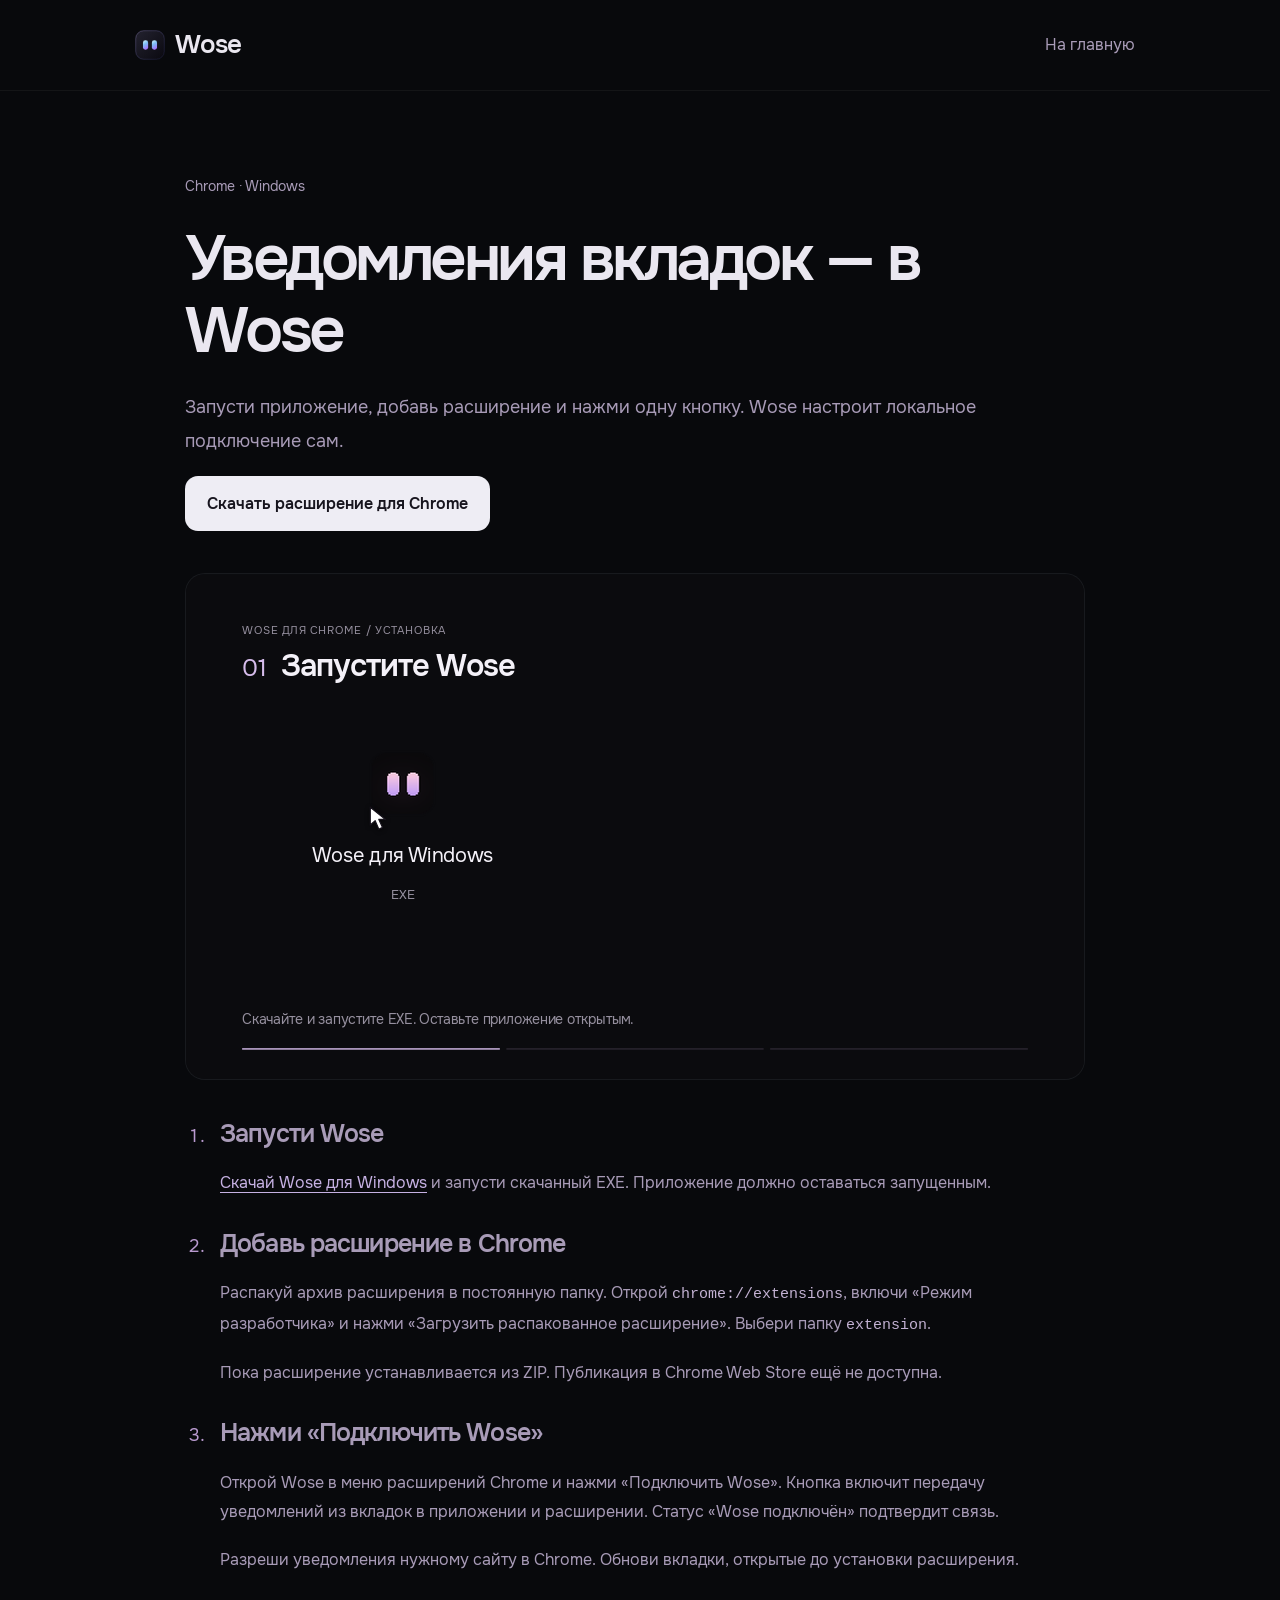
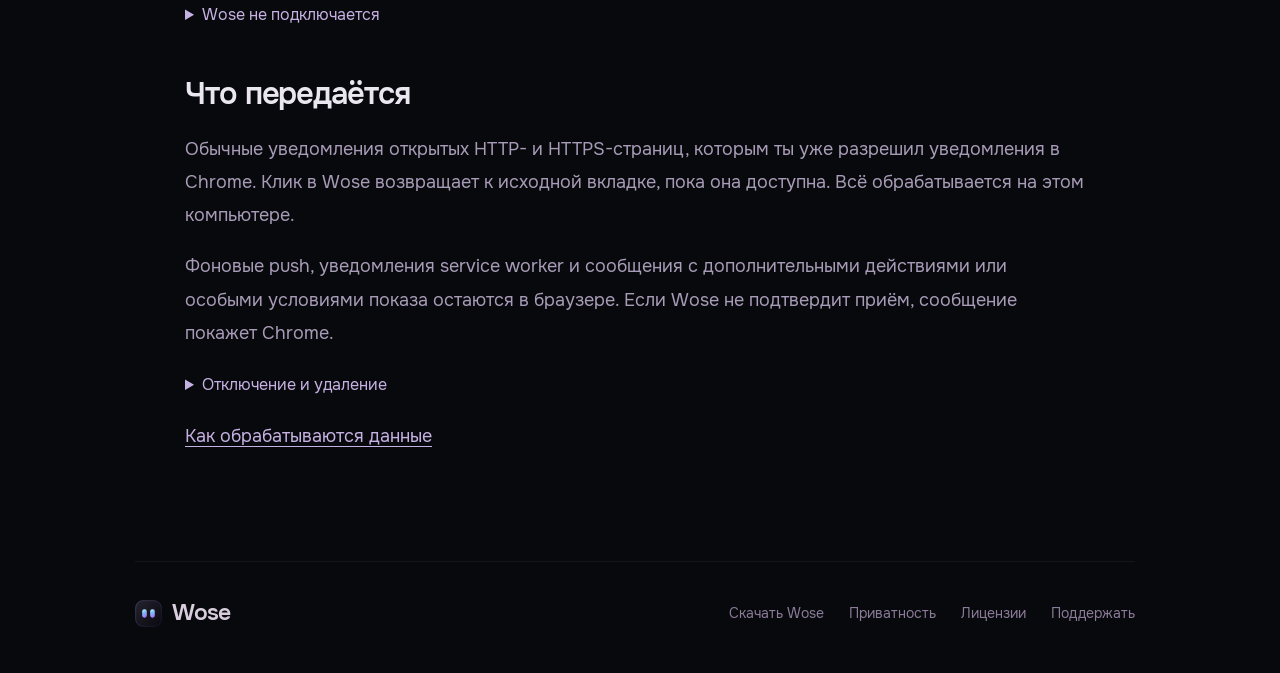
==== site/browser-extension.html @ af3c19f7 "Publish reviewed Wose website and download statistics" ====
<!doctype html>
<html lang="ru"><head><meta charset="utf-8"><meta name="viewport" content="width=device-width,initial-scale=1"><meta name="theme-color" content="#08090c"><meta name="description" content="Подключите уведомления Chrome к Wose за три шага."><title>Wose для Chrome</title><link rel="icon" href="./assets/mark.svg"><link rel="stylesheet" href="./privacy.css"><link rel="stylesheet" href="./extension-install.css">  <script type="module" crossorigin src="./assets/extension-BPRA2_bS.js"></script>
  <link rel="modulepreload" crossorigin href="./assets/ExtensionFilm-C5051q45.js">
  <link rel="stylesheet" crossorigin href="./assets/ExtensionFilm-BRDBALvY.css">
</head><body><a class="skip" href="#main">К содержимому</a><header class="topbar"><nav class="nav wrap" aria-label="Основная навигация"><a class="brand" href="./index.html"><img src="./assets/mark.svg" width="30" height="30" alt="">Wose</a><a class="text-link" href="./index.html#browser-extension">На главную</a></nav></header>
<main class="legal wrap" id="main"><p class="section-label">Chrome · Windows</p><h1>Уведомления вкладок — в Wose</h1><p>Запусти приложение, добавь расширение и нажми одну кнопку. Wose настроит локальное подключение сам.</p><p><a class="button" href="https://github.com/sokol040201/Wose-public/releases/download/v0.9.7/Wose-Chrome.zip" download>Скачать расширение для Chrome</a></p>
<section class="install-guide" aria-label="Анимация подключения расширения"><div id="extension-install-film"></div></section>
<ol class="install-steps" aria-label="Подключение расширения">
<li><h2>Запусти Wose</h2><p><a href="https://github.com/sokol040201/Wose-public/releases/download/v0.9.7/Wose-v0.9.7-windows-x64.exe" download>Скачай Wose для Windows</a> и запусти скачанный EXE. Приложение должно оставаться запущенным.</p></li>
<li><h2>Добавь расширение в Chrome</h2><p>Распакуй архив расширения в постоянную папку. Открой <code>chrome://extensions</code>, включи «Режим разработчика» и нажми «Загрузить распакованное расширение». Выбери папку <code>extension</code>.</p><p>Пока расширение устанавливается из ZIP. Публикация в Chrome Web Store ещё не доступна.</p></li>
<li><h2>Нажми «Подключить Wose»</h2><p>Открой Wose в меню расширений Chrome и нажми «Подключить Wose». Кнопка включит передачу уведомлений из вкладок в приложении и расширении. Статус «Wose подключён» подтвердит связь.</p><p>Разреши уведомления нужному сайту в Chrome. Обнови вкладки, открытые до установки расширения.</p></li>
</ol>
<details><summary>Wose не подключается</summary><p>Запусти Wose ещё раз и нажми «Подключить Wose» в расширении. После перемещения приложения достаточно запустить его из новой папки. Для подключения одной кнопкой нужна актуальная версия Wose.</p><p>Если браузером управляет организация, подключение к локальному приложению может быть ограничено её политиками.</p><details><summary>Ручное восстановление подключения</summary><p>В архиве есть <code>REGISTER-CHROME.cmd</code>. Запусти его и выбери свой <code>Wose.exe</code>, затем перезапусти Wose. Права администратора не нужны.</p><p>Либо открой PowerShell в папке со скриптом и укажи настоящий путь к приложению:</p><pre tabindex="0"><code>powershell -NoProfile -ExecutionPolicy RemoteSigned -File .\register.ps1 -Browser Chrome -WoseExe "C:/Wose/Wose.exe"</code></pre><p>Если Windows блокирует скачанный скрипт, проверь его содержимое. Подробности есть в <code>FULL-README.md</code> внутри архива.</p></details></details>
<h2>Что передаётся</h2><p>Обычные уведомления открытых HTTP- и HTTPS-страниц, которым ты уже разрешил уведомления в Chrome. Клик в Wose возвращает к исходной вкладке, пока она доступна. Всё обрабатывается на этом компьютере.</p><p>Фоновые push, уведомления service worker и сообщения с дополнительными действиями или особыми условиями показа остаются в браузере. Если Wose не подтвердит приём, сообщение покажет Chrome.</p>
<details><summary>Отключение и удаление</summary><p>Выключи «Уведомления в Wose» в расширении или удали расширение в Chrome. Для удаления регистрации локального подключения закрой Wose и выполни команду из папки архива:</p><pre tabindex="0"><code>powershell -NoProfile -ExecutionPolicy RemoteSigned -File .\register.ps1 -Browser Chrome -Uninstall</code></pre><p>При следующем обычном запуске Wose снова подготовит подключение. Разрешения сайтов от этого не меняются.</p></details><p><a href="./privacy.html">Как обрабатываются данные</a></p></main>
<footer class="footer wrap"><a class="brand" href="./index.html"><img src="./assets/mark.svg" width="27" height="27" alt="">Wose</a><div class="footer-links"><a href="https://github.com/sokol040201/Wose-public/releases/download/v0.9.7/Wose-v0.9.7-windows-x64.exe" download>Скачать Wose</a><a href="./privacy.html">Приватность</a><a href="./licenses.html">Лицензии</a><a href="./index.html#support">Поддержать</a></div></footer></body></html>
---- site/privacy.css ----
@font-face{font-family:Onest;src:url('./assets/fonts/Onest-Regular.ttf') format('truetype');font-weight:100 500;font-display:swap}@font-face{font-family:Onest;src:url('./assets/fonts/Onest-SemiBold.ttf') format('truetype');font-weight:600 900;font-display:swap}:root{color-scheme:dark;font-family:Onest,system-ui,sans-serif;color:#eae7f0;background:#08090c}*{box-sizing:border-box}body{margin:0;font-size:18px;line-height:1.85;-webkit-font-smoothing:antialiased}a{color:inherit;text-underline-offset:4px}a:focus-visible{outline:2px solid #baa6e3;outline-offset:5px}img{display:block;max-width:100%;height:auto}.wrap{width:min(1000px,calc(100% - 80px));margin-inline:auto}.topbar{border-bottom:1px solid #ffffff0c}.nav{display:flex;align-items:center;justify-content:space-between;gap:25px;min-height:90px}.brand{display:flex;align-items:center;gap:10px;font-size:26px;font-weight:600;text-decoration:none;letter-spacing:-1px}.text-link{font-size:16px;text-decoration:none;color:#a99cb8}.skip{position:fixed;top:-80px;left:20px;padding:10px 20px;background:white;color:#111;border-radius:10px;z-index:5}.skip:focus{top:15px}.legal{padding-block:65px 90px;max-width:900px}.section-label{font-size:14px;color:#a593b6}.legal h1{font-size:64px;font-weight:600;line-height:1.12;letter-spacing:-.055em;margin:24px 0}.updated{font-size:14px;color:#7d708a;margin-bottom:45px}.legal h2{font-size:31px;letter-spacing:-.035em;line-height:1.3;font-weight:600;margin:45px 0 17px}.legal p,.legal li{color:#a89bb7}.legal p{margin-block:18px}.legal ul{padding-left:24px}.legal li{margin:12px 0}.legal code{font-size:15px;color:#c2b1d2;overflow-wrap:anywhere}.legal a{color:#c6b1e3}.footer{border-top:1px solid #ffffff0c;display:flex;align-items:center;justify-content:space-between;gap:25px;padding-block:30px 40px;font-size:14px;color:#8b7b99}.footer .brand{font-size:23px;color:#d8cddd}.footer>span{display:none}.footer>div{display:flex;gap:25px}.footer>div a{text-decoration:none}@media(max-width:650px){.wrap{width:calc(100% - 40px)}.nav{min-height:76px}.brand{font-size:24px}.text-link{font-size:14px}.legal{padding-top:40px}.legal h1{font-size:46px}.legal h2{font-size:28px}.updated{font-size:13px}.footer{font-size:13px;gap:18px}.footer>div{gap:18px}.footer .brand{font-size:22px}.legal code{font-size:14px}}@media(max-width:350px){.wrap{width:calc(100% - 32px)}.legal h1{font-size:41px}.footer .brand img{width:25px}.footer>div{gap:14px}.footer .brand{font-size:20px}}

html{scrollbar-width:thin;scrollbar-color:#51495c #101015;scrollbar-gutter:stable}::-webkit-scrollbar{width:10px;height:10px}::-webkit-scrollbar-track{background:#101015}::-webkit-scrollbar-thumb{background:#51495c;border:2px solid #101015;border-radius:8px}::-webkit-scrollbar-thumb:hover{background:#756980}.footer{flex-wrap:wrap}.footer>.footer-links{display:flex;align-items:center;flex-wrap:wrap;gap:18px 25px;font-size:14px}.footer-support{display:inline-flex;align-items:center;gap:8px;color:#82758e;white-space:nowrap}.footer-support small{font-size:11px;line-height:1.5;background:#201a29;color:#b5a5c4;border-radius:5px;padding:2px 6px}.legal pre{padding:18px;border-radius:13px;border:1px solid #ffffff0d;background:#111016;overflow-x:auto;font-size:14px;line-height:1.8}.legal pre:focus-visible{outline:2px solid #baa6e3;outline-offset:4px}.legal pre code{font-size:14px;color:#cbbdda}.legal .button{display:inline-flex;align-items:center;justify-content:center;padding:13px 22px;background:#eeedf4;color:#17151e;border-radius:13px;font-size:16px;font-weight:600;text-decoration:none;min-height:48px}.legal ol{padding-left:25px}.legal ol>li{padding-left:7px;margin:25px 0}.legal li>h2{margin-top:0;font-size:25px}.license-list{padding-left:0!important;list-style:none}.license-list>li{border-top:1px solid #ffffff0b;padding-top:22px;margin:24px 0}.license-list h2{font-size:25px;margin:0 0 9px}.license-list p{margin-block:8px}.license-list a{font-size:16px}@media(max-width:650px){.footer>.footer-links{font-size:14px;gap:16px 21px}.legal pre{font-size:13px;padding:15px}.legal pre code{font-size:13px}.legal li>h2{font-size:24px}}

.legal details{margin:20px 0}.legal summary{cursor:pointer;color:#c6b1e3;font-size:16px}.legal summary:focus-visible{outline:2px solid #baa6e3;outline-offset:5px}@media(max-width:650px){.footer>.footer-links{flex-basis:100%}}
---- site/extension-install.css ----
.install-guide{margin-top:42px}.install-player{padding:24px;border:1px solid #ffffff10;border-radius:24px;background:#100e15}
.legal .install-steps{margin-top:38px}.legal .install-steps>li{padding-left:10px}.legal .install-steps>li+li{margin-top:30px}.legal .install-steps>li::marker{color:#b99acf}.legal .install-steps h2{font-size:25px}.legal .install-steps p{font-size:16px;line-height:1.85}
@media(max-width:650px){.install-player{padding:19px 15px;border-radius:19px}.legal .install-steps p{font-size:15px}.legal .install-steps h2{font-size:23px}}
@media print{.install-player{display:none}}
---- site/assets/ExtensionFilm-BRDBALvY.css ----
.extension-demo{color:#e9e2f1;min-width:0;margin:0;position:relative}.extension-demo-scene{isolation:isolate;aspect-ratio:16/9;background:#0b0d11;border:1px solid #ffffff0e;border-radius:20px;position:relative;overflow:hidden}.extension-film-fallback{aspect-ratio:16/9;background:#0b0d11}.demo-play{color:#e8e0f2;opacity:0;cursor:pointer;background:#181b21dd;border:1px solid #ffffff13;border-radius:11px;place-items:center;width:40px;height:40px;padding:0;transition:opacity .16s;display:grid;position:absolute;bottom:12px;right:12px}.demo-play>svg{width:17px;height:17px}.extension-demo:hover>.demo-play,.extension-demo:focus-within>.demo-play,.demo-play:focus-visible{opacity:1}.demo-play:focus-visible{outline-offset:3px;outline:2px solid #c7b7f4}@media (width>=761px){.browser-extension-section{grid-template-columns:minmax(280px,.8fr) minmax(0,1.2fr);gap:55px}}@media (width<=1100px) and (width>=761px){.browser-extension-section{gap:30px}}@media (width<=450px){.extension-demo-scene{border-radius:16px}}@media (hover:none),(pointer:coarse){.demo-play{opacity:.9}}@media (prefers-reduced-motion:reduce){.demo-play{opacity:1;transition:none}}@media print{.demo-play{display:none}}
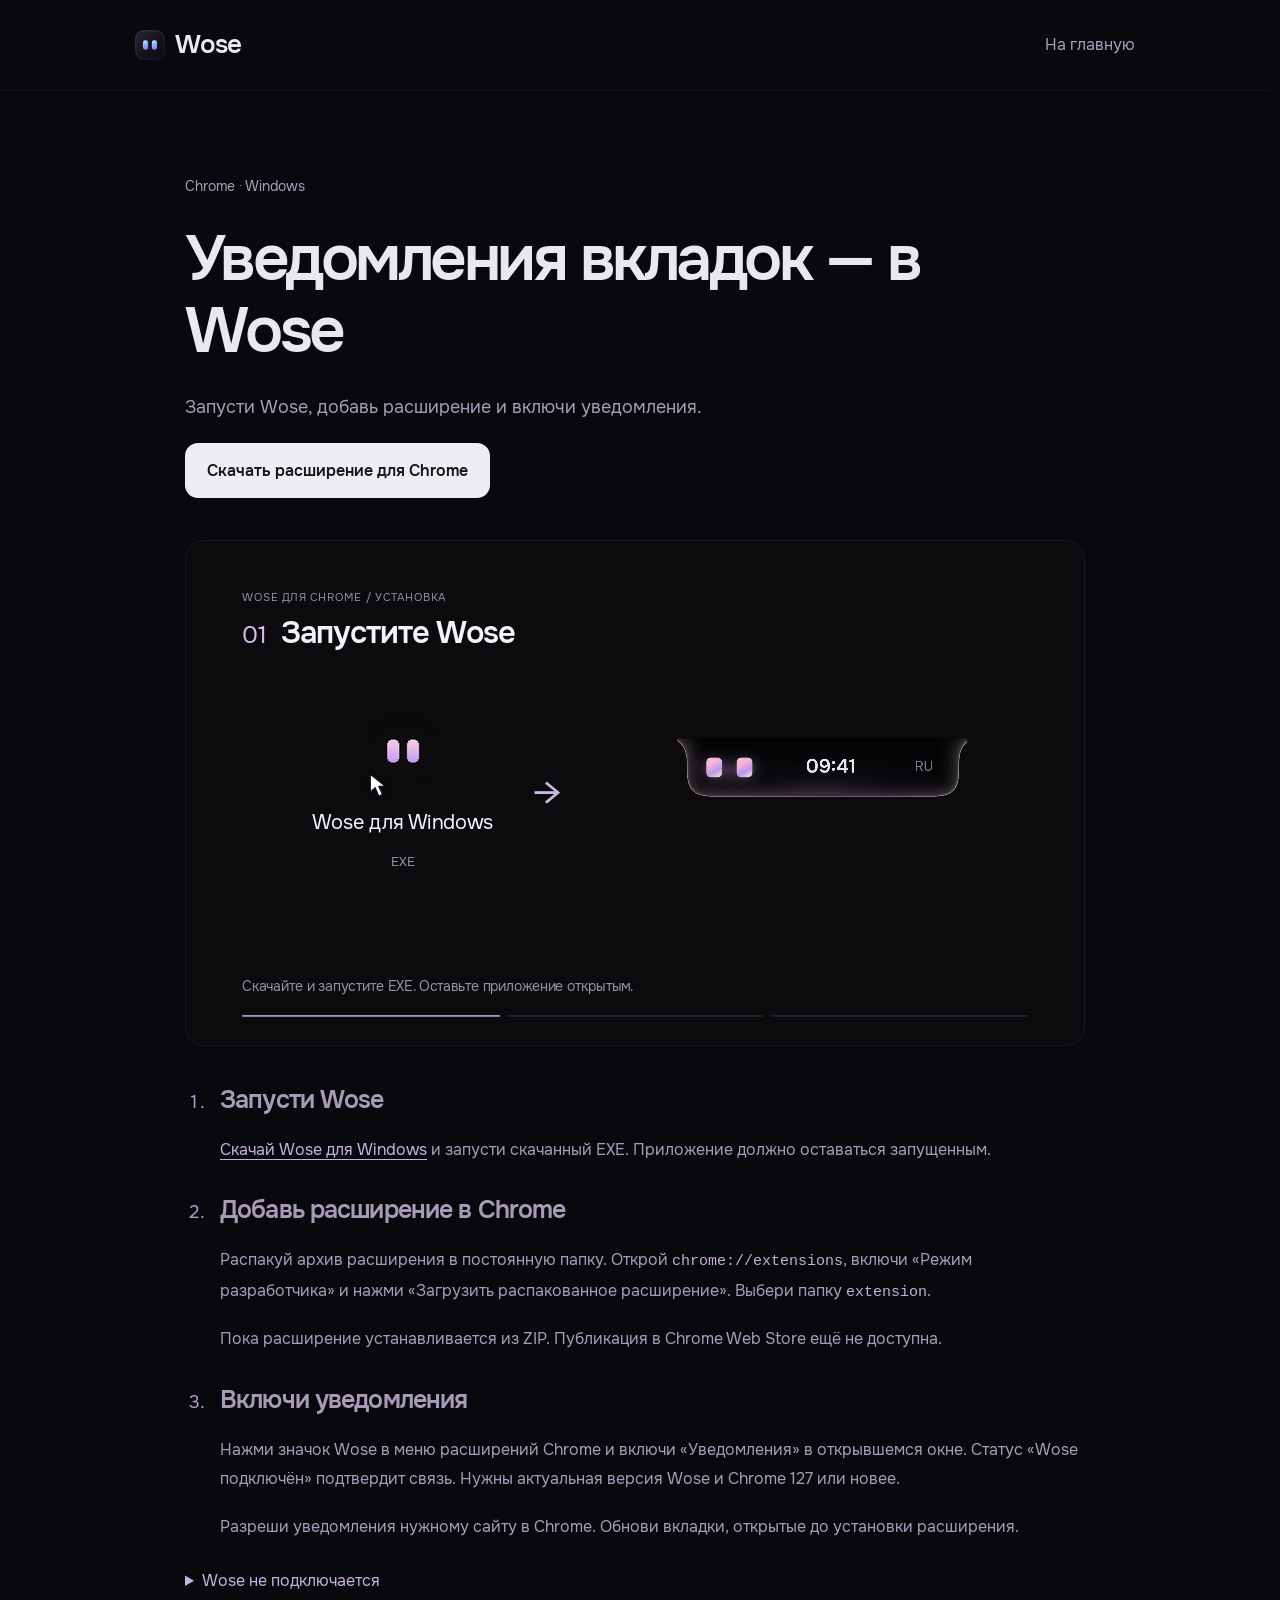
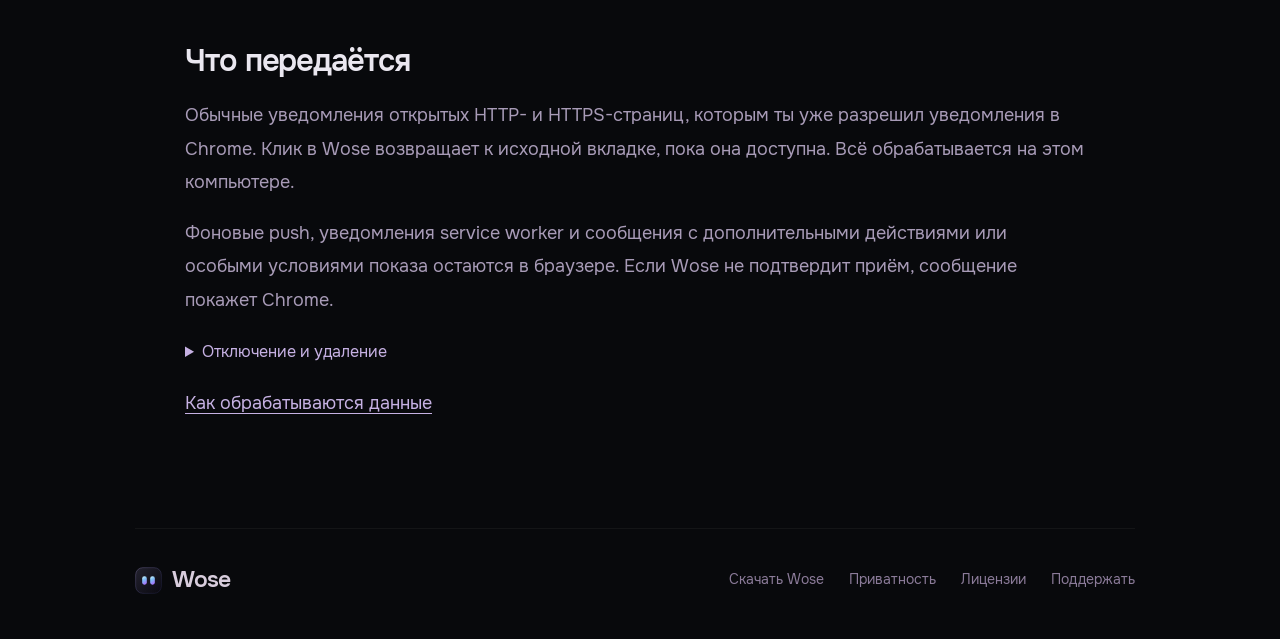
==== commit 545072a4: "Publish reviewed Wose website and download statistics" ====
--- a/site/browser-extension.html
+++ b/site/browser-extension.html
@@ -1,16 +1,16 @@
 <!doctype html>
-<html lang="ru"><head><meta charset="utf-8"><meta name="viewport" content="width=device-width,initial-scale=1"><meta name="theme-color" content="#08090c"><meta name="description" content="Подключите уведомления Chrome к Wose за три шага."><title>Wose для Chrome</title><link rel="icon" href="./assets/mark.svg"><link rel="stylesheet" href="./privacy.css"><link rel="stylesheet" href="./extension-install.css">  <script type="module" crossorigin src="./assets/extension-BPRA2_bS.js"></script>
-  <link rel="modulepreload" crossorigin href="./assets/ExtensionFilm-C5051q45.js">
+<html lang="ru"><head><meta charset="utf-8"><meta name="viewport" content="width=device-width,initial-scale=1"><meta name="theme-color" content="#08090c"><meta name="description" content="Подключите уведомления Chrome к Wose за три шага."><title>Wose для Chrome</title><link rel="icon" href="./assets/mark.svg"><link rel="stylesheet" href="./privacy.css"><link rel="stylesheet" href="./extension-install.css">  <script type="module" crossorigin src="./assets/extension-BUfsF7P2.js"></script>
+  <link rel="modulepreload" crossorigin href="./assets/ExtensionFilm-ClRUMF8v.js">
   <link rel="stylesheet" crossorigin href="./assets/ExtensionFilm-BRDBALvY.css">
 </head><body><a class="skip" href="#main">К содержимому</a><header class="topbar"><nav class="nav wrap" aria-label="Основная навигация"><a class="brand" href="./index.html"><img src="./assets/mark.svg" width="30" height="30" alt="">Wose</a><a class="text-link" href="./index.html#browser-extension">На главную</a></nav></header>
-<main class="legal wrap" id="main"><p class="section-label">Chrome · Windows</p><h1>Уведомления вкладок — в Wose</h1><p>Запусти приложение, добавь расширение и нажми одну кнопку. Wose настроит локальное подключение сам.</p><p><a class="button" href="https://github.com/sokol040201/Wose-public/releases/download/v0.9.7/Wose-Chrome.zip" download>Скачать расширение для Chrome</a></p>
+<main class="legal wrap" id="main"><p class="section-label">Chrome · Windows</p><h1>Уведомления вкладок — в Wose</h1><p>Запусти Wose, добавь расширение и включи уведомления.</p><p><a class="button" href="https://github.com/sokol040201/Wose-public/releases/download/v0.9.8/Wose-Chrome.zip" download>Скачать расширение для Chrome</a></p>
 <section class="install-guide" aria-label="Анимация подключения расширения"><div id="extension-install-film"></div></section>
 <ol class="install-steps" aria-label="Подключение расширения">
-<li><h2>Запусти Wose</h2><p><a href="https://github.com/sokol040201/Wose-public/releases/download/v0.9.7/Wose-v0.9.7-windows-x64.exe" download>Скачай Wose для Windows</a> и запусти скачанный EXE. Приложение должно оставаться запущенным.</p></li>
+<li><h2>Запусти Wose</h2><p><a href="https://github.com/sokol040201/Wose-public/releases/download/v0.9.8/Wose-v0.9.8-windows-x64.exe" download>Скачай Wose для Windows</a> и запусти скачанный EXE. Приложение должно оставаться запущенным.</p></li>
 <li><h2>Добавь расширение в Chrome</h2><p>Распакуй архив расширения в постоянную папку. Открой <code>chrome://extensions</code>, включи «Режим разработчика» и нажми «Загрузить распакованное расширение». Выбери папку <code>extension</code>.</p><p>Пока расширение устанавливается из ZIP. Публикация в Chrome Web Store ещё не доступна.</p></li>
-<li><h2>Нажми «Подключить Wose»</h2><p>Открой Wose в меню расширений Chrome и нажми «Подключить Wose». Кнопка включит передачу уведомлений из вкладок в приложении и расширении. Статус «Wose подключён» подтвердит связь.</p><p>Разреши уведомления нужному сайту в Chrome. Обнови вкладки, открытые до установки расширения.</p></li>
+<li><h2>Включи уведомления</h2><p>Нажми значок Wose в меню расширений Chrome и включи «Уведомления» в открывшемся окне. Статус «Wose подключён» подтвердит связь. Нужны актуальная версия Wose и Chrome 127 или новее.</p><p>Разреши уведомления нужному сайту в Chrome. Обнови вкладки, открытые до установки расширения.</p></li>
 </ol>
-<details><summary>Wose не подключается</summary><p>Запусти Wose ещё раз и нажми «Подключить Wose» в расширении. После перемещения приложения достаточно запустить его из новой папки. Для подключения одной кнопкой нужна актуальная версия Wose.</p><p>Если браузером управляет организация, подключение к локальному приложению может быть ограничено её политиками.</p><details><summary>Ручное восстановление подключения</summary><p>В архиве есть <code>REGISTER-CHROME.cmd</code>. Запусти его и выбери свой <code>Wose.exe</code>, затем перезапусти Wose. Права администратора не нужны.</p><p>Либо открой PowerShell в папке со скриптом и укажи настоящий путь к приложению:</p><pre tabindex="0"><code>powershell -NoProfile -ExecutionPolicy RemoteSigned -File .\register.ps1 -Browser Chrome -WoseExe "C:/Wose/Wose.exe"</code></pre><p>Если Windows блокирует скачанный скрипт, проверь его содержимое. Подробности есть в <code>FULL-README.md</code> внутри архива.</p></details></details>
+<details><summary>Wose не подключается</summary><p>Запусти Wose ещё раз. Расширение переподключится автоматически. После перемещения приложения достаточно запустить его из новой папки.</p><p>Если браузером управляет организация, подключение к локальному приложению может быть ограничено её политиками.</p><details><summary>Ручное восстановление подключения</summary><p>В архиве есть <code>REGISTER-CHROME.cmd</code>. Запусти его и выбери свой <code>Wose.exe</code>, затем перезапусти Wose. Права администратора не нужны.</p><p>Либо открой PowerShell в папке со скриптом и укажи настоящий путь к приложению:</p><pre tabindex="0"><code>powershell -NoProfile -ExecutionPolicy RemoteSigned -File .\register.ps1 -Browser Chrome -WoseExe "C:/Wose/Wose.exe"</code></pre><p>Если Windows блокирует скачанный скрипт, проверь его содержимое. Подробности есть в <code>FULL-README.md</code> внутри архива.</p></details></details>
 <h2>Что передаётся</h2><p>Обычные уведомления открытых HTTP- и HTTPS-страниц, которым ты уже разрешил уведомления в Chrome. Клик в Wose возвращает к исходной вкладке, пока она доступна. Всё обрабатывается на этом компьютере.</p><p>Фоновые push, уведомления service worker и сообщения с дополнительными действиями или особыми условиями показа остаются в браузере. Если Wose не подтвердит приём, сообщение покажет Chrome.</p>
-<details><summary>Отключение и удаление</summary><p>Выключи «Уведомления в Wose» в расширении или удали расширение в Chrome. Для удаления регистрации локального подключения закрой Wose и выполни команду из папки архива:</p><pre tabindex="0"><code>powershell -NoProfile -ExecutionPolicy RemoteSigned -File .\register.ps1 -Browser Chrome -Uninstall</code></pre><p>При следующем обычном запуске Wose снова подготовит подключение. Разрешения сайтов от этого не меняются.</p></details><p><a href="./privacy.html">Как обрабатываются данные</a></p></main>
-<footer class="footer wrap"><a class="brand" href="./index.html"><img src="./assets/mark.svg" width="27" height="27" alt="">Wose</a><div class="footer-links"><a href="https://github.com/sokol040201/Wose-public/releases/download/v0.9.7/Wose-v0.9.7-windows-x64.exe" download>Скачать Wose</a><a href="./privacy.html">Приватность</a><a href="./licenses.html">Лицензии</a><a href="./index.html#support">Поддержать</a></div></footer></body></html>
+<details><summary>Отключение и удаление</summary><p>Выключи «Уведомления» в окне Wose или удали расширение в Chrome. Для удаления регистрации локального подключения закрой Wose и выполни команду из папки архива:</p><pre tabindex="0"><code>powershell -NoProfile -ExecutionPolicy RemoteSigned -File .\register.ps1 -Browser Chrome -Uninstall</code></pre><p>При следующем обычном запуске Wose снова подготовит подключение. Разрешения сайтов от этого не меняются.</p></details><p><a href="./privacy.html">Как обрабатываются данные</a></p></main>
+<footer class="footer wrap"><a class="brand" href="./index.html"><img src="./assets/mark.svg" width="27" height="27" alt="">Wose</a><div class="footer-links"><a href="https://github.com/sokol040201/Wose-public/releases/download/v0.9.8/Wose-v0.9.8-windows-x64.exe" download>Скачать Wose</a><a href="./privacy.html">Приватность</a><a href="./licenses.html">Лицензии</a><a href="./index.html#support">Поддержать</a></div></footer></body></html>
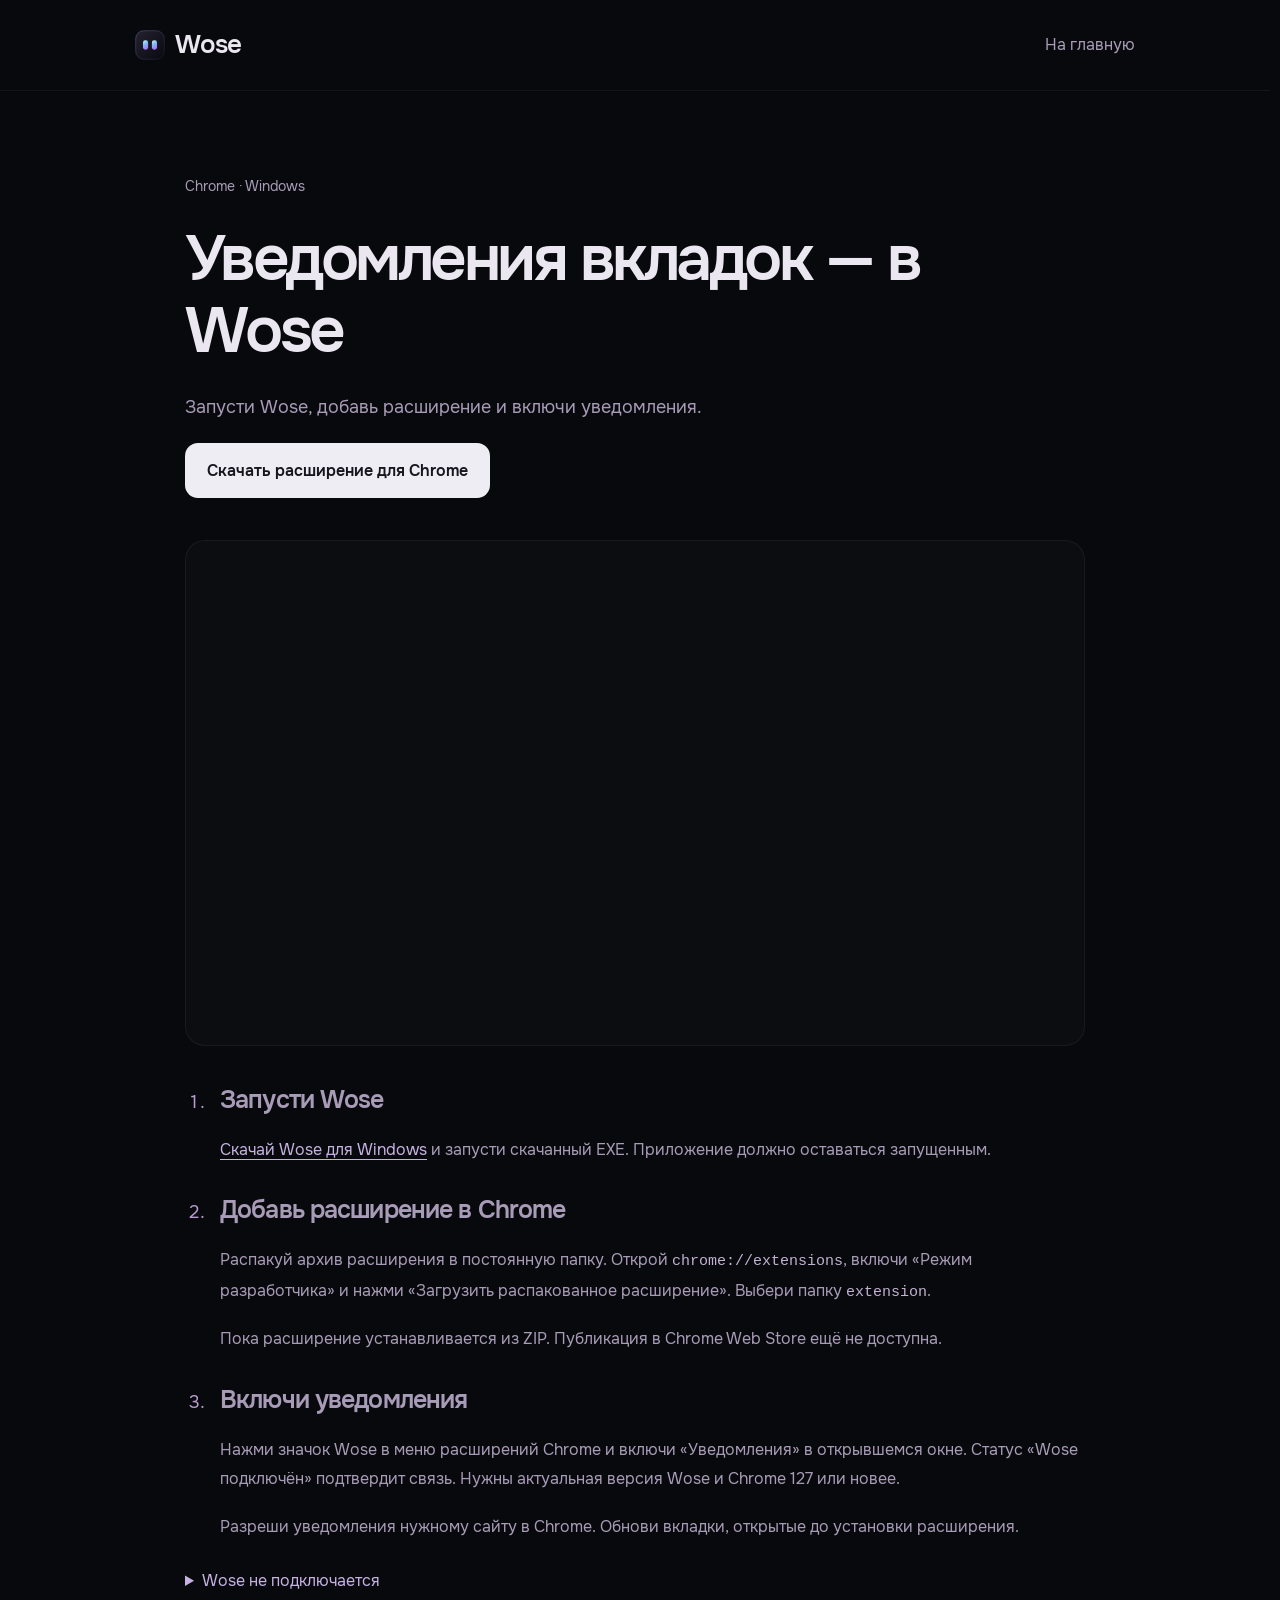
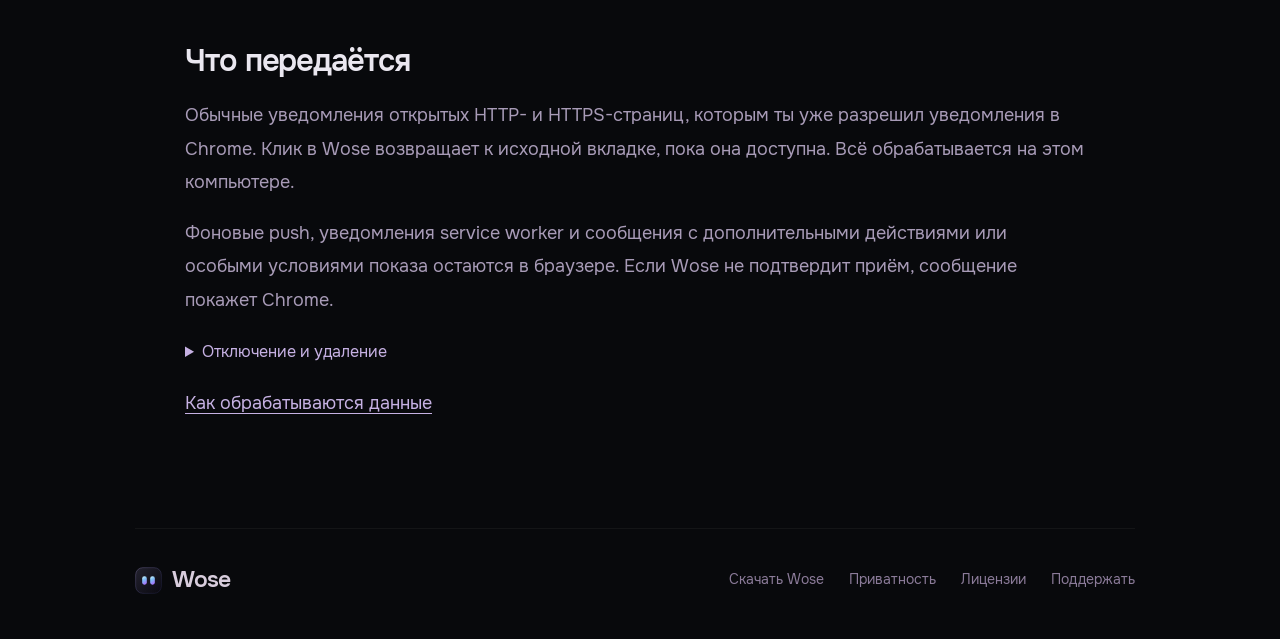
==== commit 14528b89: "Publish reviewed Wose website and download statistics" ====
--- a/site/browser-extension.html
+++ b/site/browser-extension.html
@@ -3,14 +3,14 @@
   <link rel="modulepreload" crossorigin href="./assets/ExtensionFilm-ClRUMF8v.js">
   <link rel="stylesheet" crossorigin href="./assets/ExtensionFilm-BRDBALvY.css">
 </head><body><a class="skip" href="#main">К содержимому</a><header class="topbar"><nav class="nav wrap" aria-label="Основная навигация"><a class="brand" href="./index.html"><img src="./assets/mark.svg" width="30" height="30" alt="">Wose</a><a class="text-link" href="./index.html#browser-extension">На главную</a></nav></header>
-<main class="legal wrap" id="main"><p class="section-label">Chrome · Windows</p><h1>Уведомления вкладок — в Wose</h1><p>Запусти Wose, добавь расширение и включи уведомления.</p><p><a class="button" href="https://github.com/sokol040201/Wose-public/releases/download/v0.9.8/Wose-Chrome.zip" download>Скачать расширение для Chrome</a></p>
+<main class="legal wrap" id="main"><p class="section-label">Chrome · Windows</p><h1>Уведомления вкладок — в Wose</h1><p>Запусти Wose, добавь расширение и включи уведомления.</p><p><a class="button" href="https://github.com/sokol040201/Wose-public/releases/download/v0.9.10/Wose-Chrome.zip" download>Скачать расширение для Chrome</a></p>
 <section class="install-guide" aria-label="Анимация подключения расширения"><div id="extension-install-film"></div></section>
 <ol class="install-steps" aria-label="Подключение расширения">
-<li><h2>Запусти Wose</h2><p><a href="https://github.com/sokol040201/Wose-public/releases/download/v0.9.8/Wose-v0.9.8-windows-x64.exe" download>Скачай Wose для Windows</a> и запусти скачанный EXE. Приложение должно оставаться запущенным.</p></li>
+<li><h2>Запусти Wose</h2><p><a href="https://github.com/sokol040201/Wose-public/releases/download/v0.9.10/Wose-v0.9.10-windows-x64.exe" download>Скачай Wose для Windows</a> и запусти скачанный EXE. Приложение должно оставаться запущенным.</p></li>
 <li><h2>Добавь расширение в Chrome</h2><p>Распакуй архив расширения в постоянную папку. Открой <code>chrome://extensions</code>, включи «Режим разработчика» и нажми «Загрузить распакованное расширение». Выбери папку <code>extension</code>.</p><p>Пока расширение устанавливается из ZIP. Публикация в Chrome Web Store ещё не доступна.</p></li>
 <li><h2>Включи уведомления</h2><p>Нажми значок Wose в меню расширений Chrome и включи «Уведомления» в открывшемся окне. Статус «Wose подключён» подтвердит связь. Нужны актуальная версия Wose и Chrome 127 или новее.</p><p>Разреши уведомления нужному сайту в Chrome. Обнови вкладки, открытые до установки расширения.</p></li>
 </ol>
 <details><summary>Wose не подключается</summary><p>Запусти Wose ещё раз. Расширение переподключится автоматически. После перемещения приложения достаточно запустить его из новой папки.</p><p>Если браузером управляет организация, подключение к локальному приложению может быть ограничено её политиками.</p><details><summary>Ручное восстановление подключения</summary><p>В архиве есть <code>REGISTER-CHROME.cmd</code>. Запусти его и выбери свой <code>Wose.exe</code>, затем перезапусти Wose. Права администратора не нужны.</p><p>Либо открой PowerShell в папке со скриптом и укажи настоящий путь к приложению:</p><pre tabindex="0"><code>powershell -NoProfile -ExecutionPolicy RemoteSigned -File .\register.ps1 -Browser Chrome -WoseExe "C:/Wose/Wose.exe"</code></pre><p>Если Windows блокирует скачанный скрипт, проверь его содержимое. Подробности есть в <code>FULL-README.md</code> внутри архива.</p></details></details>
 <h2>Что передаётся</h2><p>Обычные уведомления открытых HTTP- и HTTPS-страниц, которым ты уже разрешил уведомления в Chrome. Клик в Wose возвращает к исходной вкладке, пока она доступна. Всё обрабатывается на этом компьютере.</p><p>Фоновые push, уведомления service worker и сообщения с дополнительными действиями или особыми условиями показа остаются в браузере. Если Wose не подтвердит приём, сообщение покажет Chrome.</p>
 <details><summary>Отключение и удаление</summary><p>Выключи «Уведомления» в окне Wose или удали расширение в Chrome. Для удаления регистрации локального подключения закрой Wose и выполни команду из папки архива:</p><pre tabindex="0"><code>powershell -NoProfile -ExecutionPolicy RemoteSigned -File .\register.ps1 -Browser Chrome -Uninstall</code></pre><p>При следующем обычном запуске Wose снова подготовит подключение. Разрешения сайтов от этого не меняются.</p></details><p><a href="./privacy.html">Как обрабатываются данные</a></p></main>
-<footer class="footer wrap"><a class="brand" href="./index.html"><img src="./assets/mark.svg" width="27" height="27" alt="">Wose</a><div class="footer-links"><a href="https://github.com/sokol040201/Wose-public/releases/download/v0.9.8/Wose-v0.9.8-windows-x64.exe" download>Скачать Wose</a><a href="./privacy.html">Приватность</a><a href="./licenses.html">Лицензии</a><a href="./index.html#support">Поддержать</a></div></footer></body></html>
+<footer class="footer wrap"><a class="brand" href="./index.html"><img src="./assets/mark.svg" width="27" height="27" alt="">Wose</a><div class="footer-links"><a href="https://github.com/sokol040201/Wose-public/releases/download/v0.9.10/Wose-v0.9.10-windows-x64.exe" download>Скачать Wose</a><a href="./privacy.html">Приватность</a><a href="./licenses.html">Лицензии</a><a href="./index.html#support">Поддержать</a></div></footer></body></html>
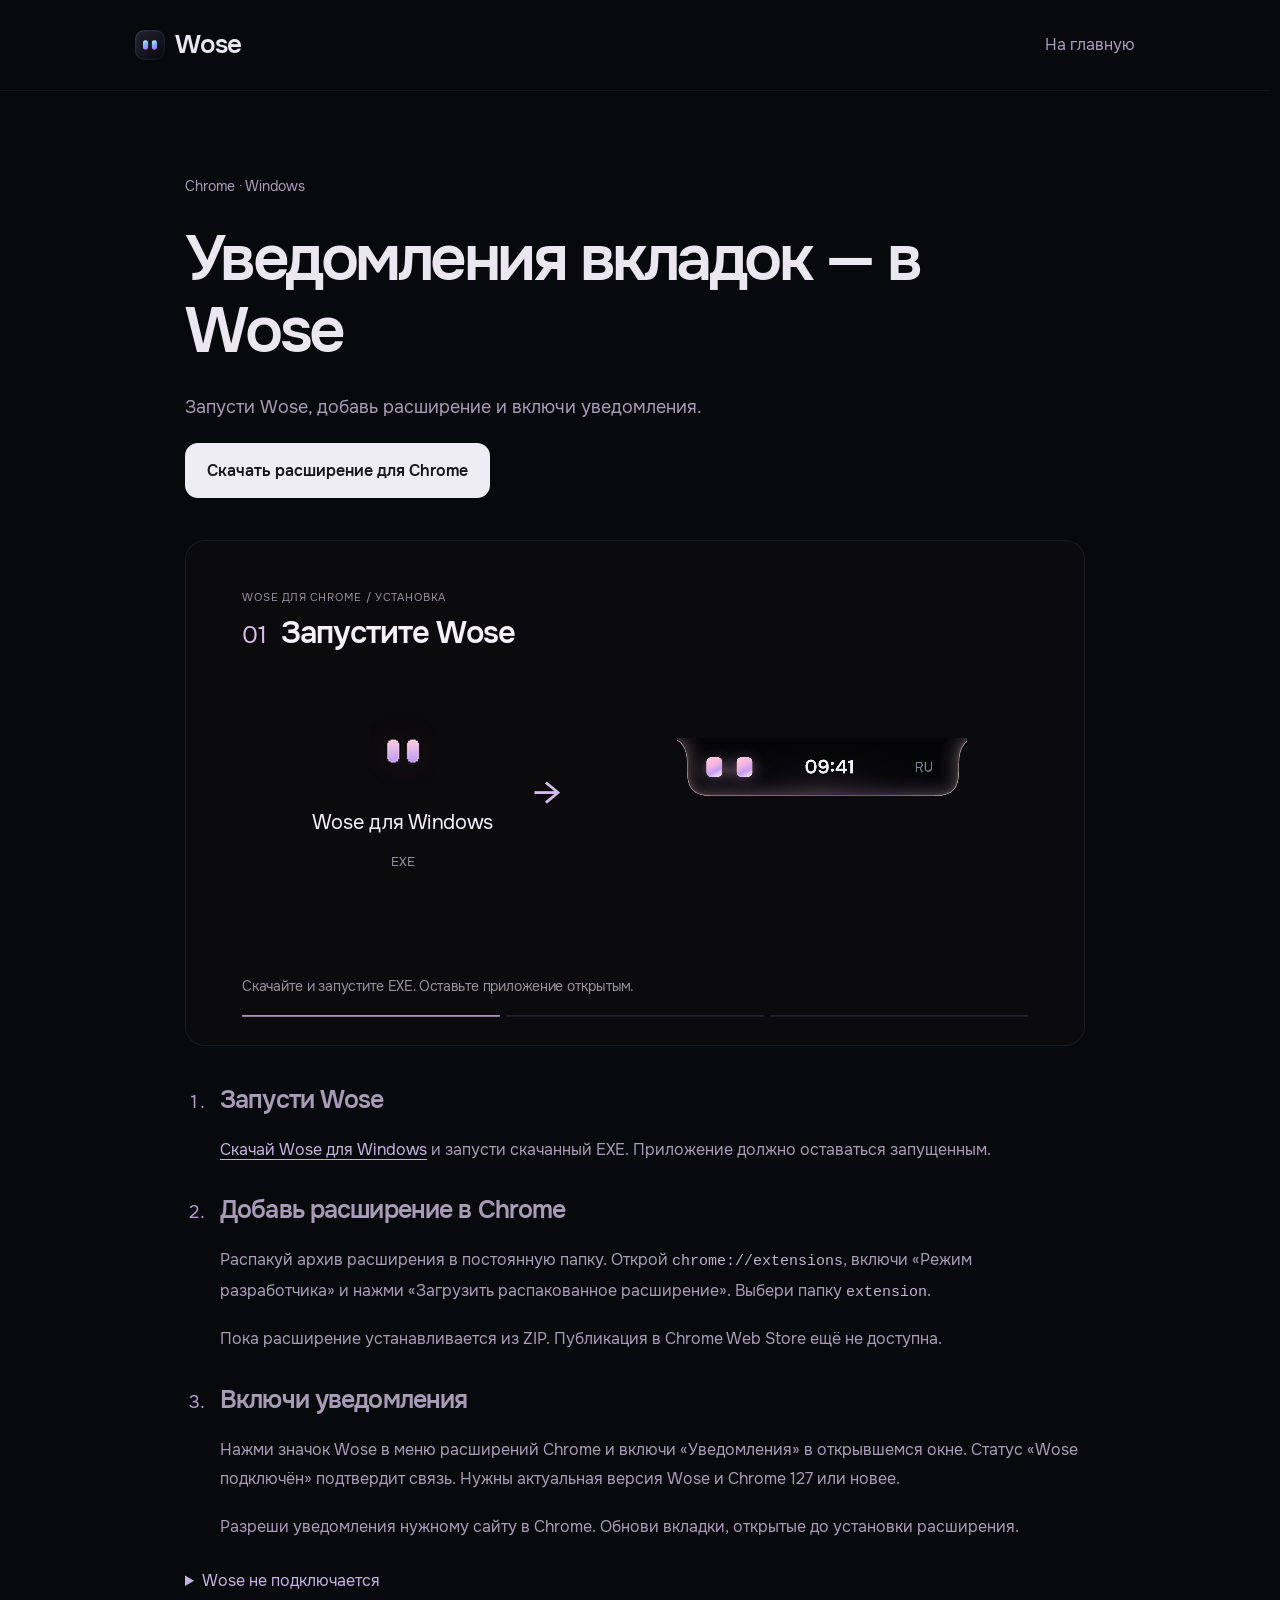
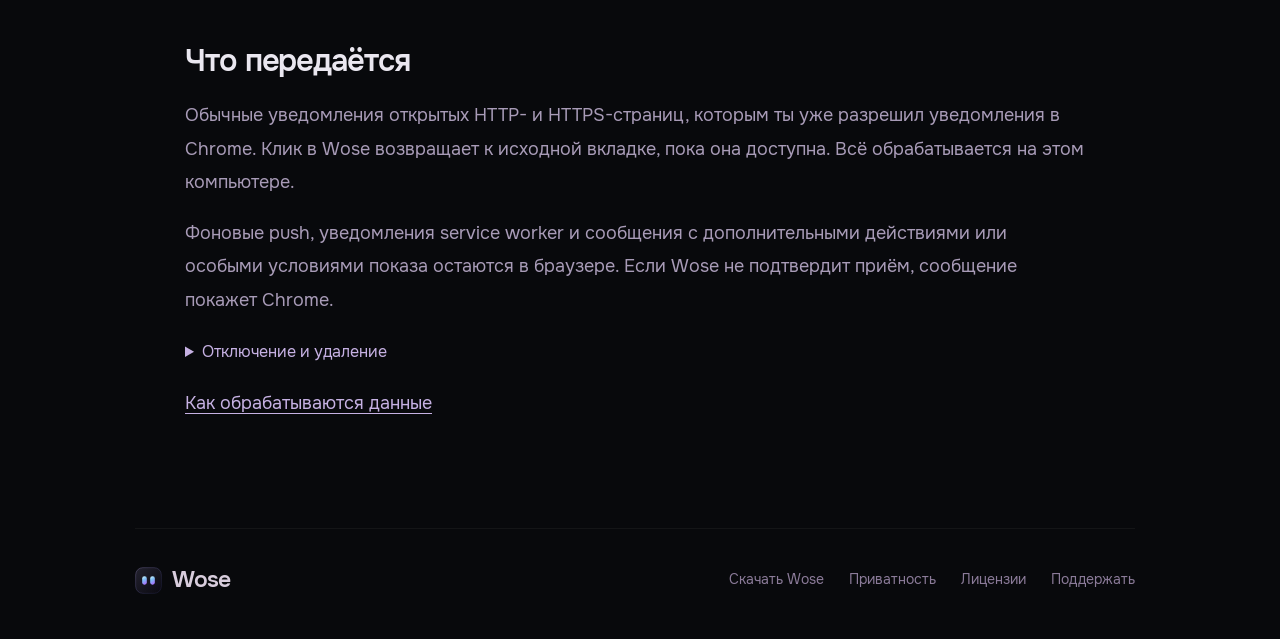
==== commit bae402eb: "Publish reviewed Wose website and download statistics" ====
--- a/site/browser-extension.html
+++ b/site/browser-extension.html
@@ -3,14 +3,14 @@
   <link rel="modulepreload" crossorigin href="./assets/ExtensionFilm-ClRUMF8v.js">
   <link rel="stylesheet" crossorigin href="./assets/ExtensionFilm-BRDBALvY.css">
 </head><body><a class="skip" href="#main">К содержимому</a><header class="topbar"><nav class="nav wrap" aria-label="Основная навигация"><a class="brand" href="./index.html"><img src="./assets/mark.svg" width="30" height="30" alt="">Wose</a><a class="text-link" href="./index.html#browser-extension">На главную</a></nav></header>
-<main class="legal wrap" id="main"><p class="section-label">Chrome · Windows</p><h1>Уведомления вкладок — в Wose</h1><p>Запусти Wose, добавь расширение и включи уведомления.</p><p><a class="button" href="https://github.com/sokol040201/Wose-public/releases/download/v0.9.10/Wose-Chrome.zip" download>Скачать расширение для Chrome</a></p>
+<main class="legal wrap" id="main"><p class="section-label">Chrome · Windows</p><h1>Уведомления вкладок — в Wose</h1><p>Запусти Wose, добавь расширение и включи уведомления.</p><p><a class="button" href="https://github.com/sokol040201/Wose-public/releases/download/v0.9.11/Wose-Chrome.zip" download>Скачать расширение для Chrome</a></p>
 <section class="install-guide" aria-label="Анимация подключения расширения"><div id="extension-install-film"></div></section>
 <ol class="install-steps" aria-label="Подключение расширения">
-<li><h2>Запусти Wose</h2><p><a href="https://github.com/sokol040201/Wose-public/releases/download/v0.9.10/Wose-v0.9.10-windows-x64.exe" download>Скачай Wose для Windows</a> и запусти скачанный EXE. Приложение должно оставаться запущенным.</p></li>
+<li><h2>Запусти Wose</h2><p><a href="https://github.com/sokol040201/Wose-public/releases/download/v0.9.11/Wose-v0.9.11-windows-x64.exe" download>Скачай Wose для Windows</a> и запусти скачанный EXE. Приложение должно оставаться запущенным.</p></li>
 <li><h2>Добавь расширение в Chrome</h2><p>Распакуй архив расширения в постоянную папку. Открой <code>chrome://extensions</code>, включи «Режим разработчика» и нажми «Загрузить распакованное расширение». Выбери папку <code>extension</code>.</p><p>Пока расширение устанавливается из ZIP. Публикация в Chrome Web Store ещё не доступна.</p></li>
 <li><h2>Включи уведомления</h2><p>Нажми значок Wose в меню расширений Chrome и включи «Уведомления» в открывшемся окне. Статус «Wose подключён» подтвердит связь. Нужны актуальная версия Wose и Chrome 127 или новее.</p><p>Разреши уведомления нужному сайту в Chrome. Обнови вкладки, открытые до установки расширения.</p></li>
 </ol>
 <details><summary>Wose не подключается</summary><p>Запусти Wose ещё раз. Расширение переподключится автоматически. После перемещения приложения достаточно запустить его из новой папки.</p><p>Если браузером управляет организация, подключение к локальному приложению может быть ограничено её политиками.</p><details><summary>Ручное восстановление подключения</summary><p>В архиве есть <code>REGISTER-CHROME.cmd</code>. Запусти его и выбери свой <code>Wose.exe</code>, затем перезапусти Wose. Права администратора не нужны.</p><p>Либо открой PowerShell в папке со скриптом и укажи настоящий путь к приложению:</p><pre tabindex="0"><code>powershell -NoProfile -ExecutionPolicy RemoteSigned -File .\register.ps1 -Browser Chrome -WoseExe "C:/Wose/Wose.exe"</code></pre><p>Если Windows блокирует скачанный скрипт, проверь его содержимое. Подробности есть в <code>FULL-README.md</code> внутри архива.</p></details></details>
 <h2>Что передаётся</h2><p>Обычные уведомления открытых HTTP- и HTTPS-страниц, которым ты уже разрешил уведомления в Chrome. Клик в Wose возвращает к исходной вкладке, пока она доступна. Всё обрабатывается на этом компьютере.</p><p>Фоновые push, уведомления service worker и сообщения с дополнительными действиями или особыми условиями показа остаются в браузере. Если Wose не подтвердит приём, сообщение покажет Chrome.</p>
 <details><summary>Отключение и удаление</summary><p>Выключи «Уведомления» в окне Wose или удали расширение в Chrome. Для удаления регистрации локального подключения закрой Wose и выполни команду из папки архива:</p><pre tabindex="0"><code>powershell -NoProfile -ExecutionPolicy RemoteSigned -File .\register.ps1 -Browser Chrome -Uninstall</code></pre><p>При следующем обычном запуске Wose снова подготовит подключение. Разрешения сайтов от этого не меняются.</p></details><p><a href="./privacy.html">Как обрабатываются данные</a></p></main>
-<footer class="footer wrap"><a class="brand" href="./index.html"><img src="./assets/mark.svg" width="27" height="27" alt="">Wose</a><div class="footer-links"><a href="https://github.com/sokol040201/Wose-public/releases/download/v0.9.10/Wose-v0.9.10-windows-x64.exe" download>Скачать Wose</a><a href="./privacy.html">Приватность</a><a href="./licenses.html">Лицензии</a><a href="./index.html#support">Поддержать</a></div></footer></body></html>
+<footer class="footer wrap"><a class="brand" href="./index.html"><img src="./assets/mark.svg" width="27" height="27" alt="">Wose</a><div class="footer-links"><a href="https://github.com/sokol040201/Wose-public/releases/download/v0.9.11/Wose-v0.9.11-windows-x64.exe" download>Скачать Wose</a><a href="./privacy.html">Приватность</a><a href="./licenses.html">Лицензии</a><a href="./index.html#support">Поддержать</a></div></footer></body></html>
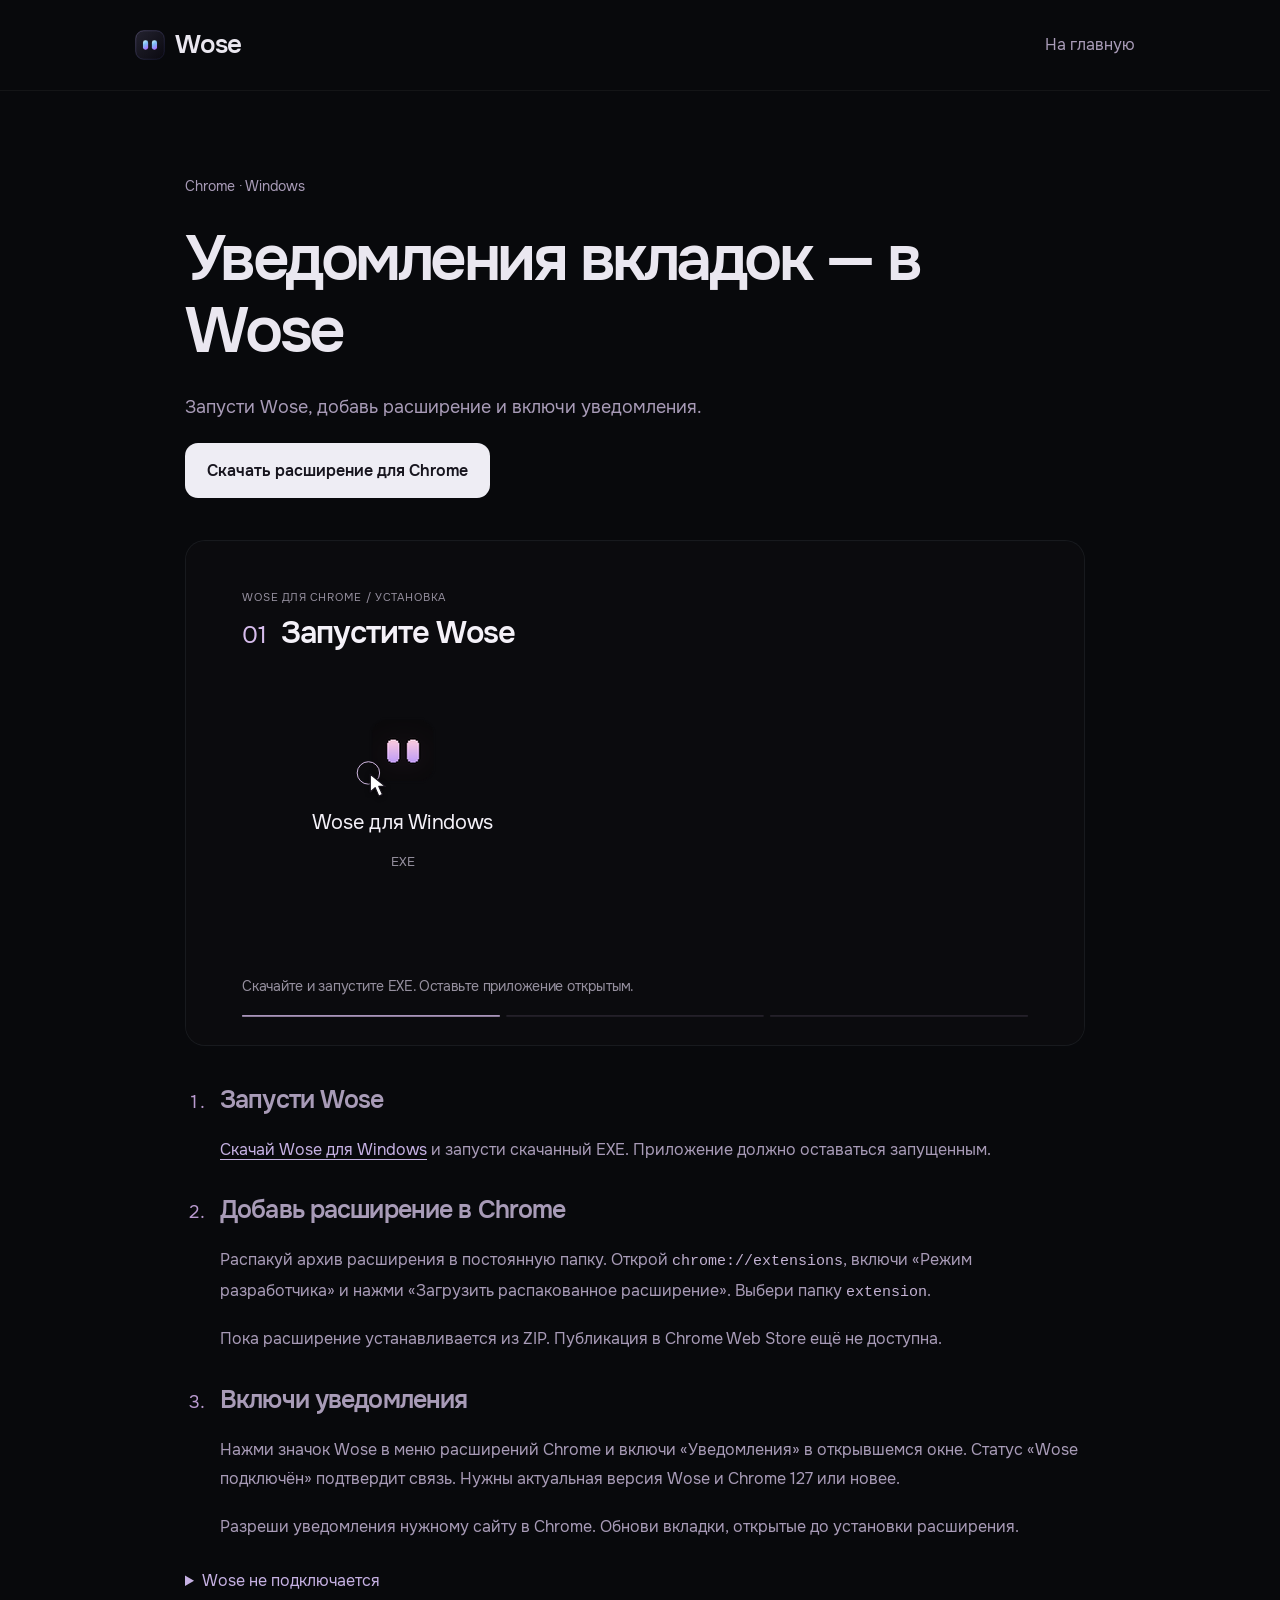
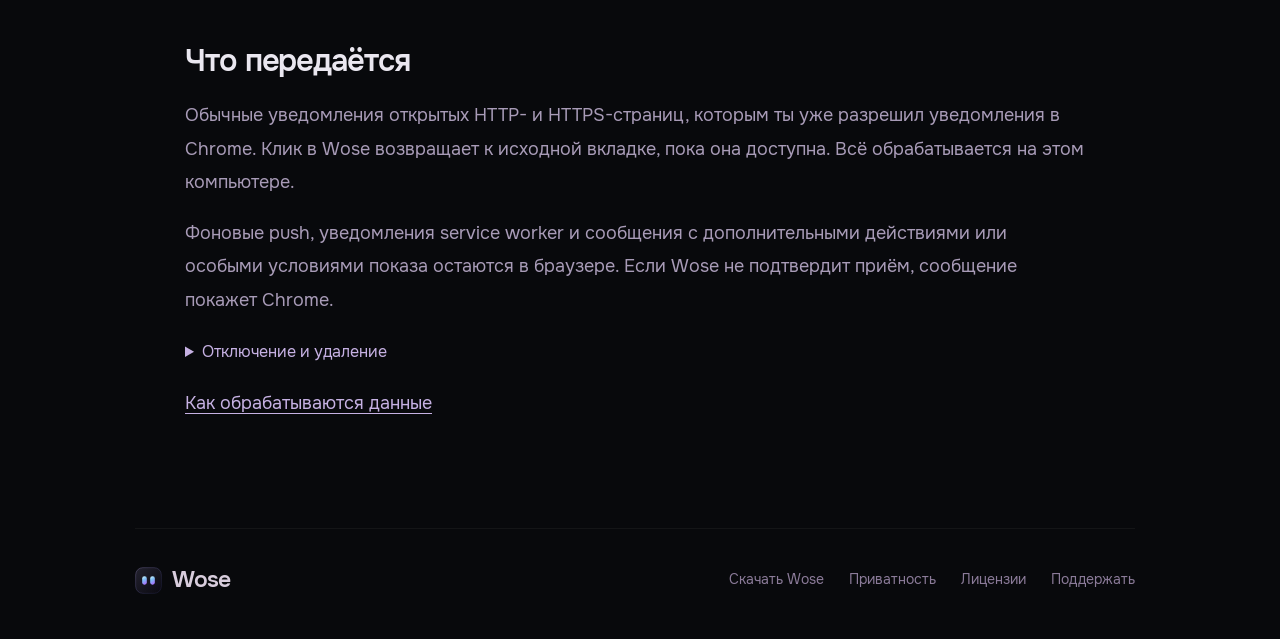
==== commit d7612214: "Publish reviewed Wose website and download statistics" ====
--- a/site/browser-extension.html
+++ b/site/browser-extension.html
@@ -3,14 +3,14 @@
   <link rel="modulepreload" crossorigin href="./assets/ExtensionFilm-ClRUMF8v.js">
   <link rel="stylesheet" crossorigin href="./assets/ExtensionFilm-BRDBALvY.css">
 </head><body><a class="skip" href="#main">К содержимому</a><header class="topbar"><nav class="nav wrap" aria-label="Основная навигация"><a class="brand" href="./index.html"><img src="./assets/mark.svg" width="30" height="30" alt="">Wose</a><a class="text-link" href="./index.html#browser-extension">На главную</a></nav></header>
-<main class="legal wrap" id="main"><p class="section-label">Chrome · Windows</p><h1>Уведомления вкладок — в Wose</h1><p>Запусти Wose, добавь расширение и включи уведомления.</p><p><a class="button" href="https://github.com/sokol040201/Wose-public/releases/download/v0.9.11/Wose-Chrome.zip" download>Скачать расширение для Chrome</a></p>
+<main class="legal wrap" id="main"><p class="section-label">Chrome · Windows</p><h1>Уведомления вкладок — в Wose</h1><p>Запусти Wose, добавь расширение и включи уведомления.</p><p><a class="button" href="https://github.com/sokol040201/Wose-public/releases/download/v0.9.13/Wose-Chrome.zip" download>Скачать расширение для Chrome</a></p>
 <section class="install-guide" aria-label="Анимация подключения расширения"><div id="extension-install-film"></div></section>
 <ol class="install-steps" aria-label="Подключение расширения">
-<li><h2>Запусти Wose</h2><p><a href="https://github.com/sokol040201/Wose-public/releases/download/v0.9.11/Wose-v0.9.11-windows-x64.exe" download>Скачай Wose для Windows</a> и запусти скачанный EXE. Приложение должно оставаться запущенным.</p></li>
+<li><h2>Запусти Wose</h2><p><a href="https://github.com/sokol040201/Wose-public/releases/download/v0.9.13/Wose-v0.9.13-windows-x64.exe" download>Скачай Wose для Windows</a> и запусти скачанный EXE. Приложение должно оставаться запущенным.</p></li>
 <li><h2>Добавь расширение в Chrome</h2><p>Распакуй архив расширения в постоянную папку. Открой <code>chrome://extensions</code>, включи «Режим разработчика» и нажми «Загрузить распакованное расширение». Выбери папку <code>extension</code>.</p><p>Пока расширение устанавливается из ZIP. Публикация в Chrome Web Store ещё не доступна.</p></li>
 <li><h2>Включи уведомления</h2><p>Нажми значок Wose в меню расширений Chrome и включи «Уведомления» в открывшемся окне. Статус «Wose подключён» подтвердит связь. Нужны актуальная версия Wose и Chrome 127 или новее.</p><p>Разреши уведомления нужному сайту в Chrome. Обнови вкладки, открытые до установки расширения.</p></li>
 </ol>
 <details><summary>Wose не подключается</summary><p>Запусти Wose ещё раз. Расширение переподключится автоматически. После перемещения приложения достаточно запустить его из новой папки.</p><p>Если браузером управляет организация, подключение к локальному приложению может быть ограничено её политиками.</p><details><summary>Ручное восстановление подключения</summary><p>В архиве есть <code>REGISTER-CHROME.cmd</code>. Запусти его и выбери свой <code>Wose.exe</code>, затем перезапусти Wose. Права администратора не нужны.</p><p>Либо открой PowerShell в папке со скриптом и укажи настоящий путь к приложению:</p><pre tabindex="0"><code>powershell -NoProfile -ExecutionPolicy RemoteSigned -File .\register.ps1 -Browser Chrome -WoseExe "C:/Wose/Wose.exe"</code></pre><p>Если Windows блокирует скачанный скрипт, проверь его содержимое. Подробности есть в <code>FULL-README.md</code> внутри архива.</p></details></details>
 <h2>Что передаётся</h2><p>Обычные уведомления открытых HTTP- и HTTPS-страниц, которым ты уже разрешил уведомления в Chrome. Клик в Wose возвращает к исходной вкладке, пока она доступна. Всё обрабатывается на этом компьютере.</p><p>Фоновые push, уведомления service worker и сообщения с дополнительными действиями или особыми условиями показа остаются в браузере. Если Wose не подтвердит приём, сообщение покажет Chrome.</p>
 <details><summary>Отключение и удаление</summary><p>Выключи «Уведомления» в окне Wose или удали расширение в Chrome. Для удаления регистрации локального подключения закрой Wose и выполни команду из папки архива:</p><pre tabindex="0"><code>powershell -NoProfile -ExecutionPolicy RemoteSigned -File .\register.ps1 -Browser Chrome -Uninstall</code></pre><p>При следующем обычном запуске Wose снова подготовит подключение. Разрешения сайтов от этого не меняются.</p></details><p><a href="./privacy.html">Как обрабатываются данные</a></p></main>
-<footer class="footer wrap"><a class="brand" href="./index.html"><img src="./assets/mark.svg" width="27" height="27" alt="">Wose</a><div class="footer-links"><a href="https://github.com/sokol040201/Wose-public/releases/download/v0.9.11/Wose-v0.9.11-windows-x64.exe" download>Скачать Wose</a><a href="./privacy.html">Приватность</a><a href="./licenses.html">Лицензии</a><a href="./index.html#support">Поддержать</a></div></footer></body></html>
+<footer class="footer wrap"><a class="brand" href="./index.html"><img src="./assets/mark.svg" width="27" height="27" alt="">Wose</a><div class="footer-links"><a href="https://github.com/sokol040201/Wose-public/releases/download/v0.9.13/Wose-v0.9.13-windows-x64.exe" download>Скачать Wose</a><a href="./privacy.html">Приватность</a><a href="./licenses.html">Лицензии</a><a href="./index.html#support">Поддержать</a></div></footer></body></html>
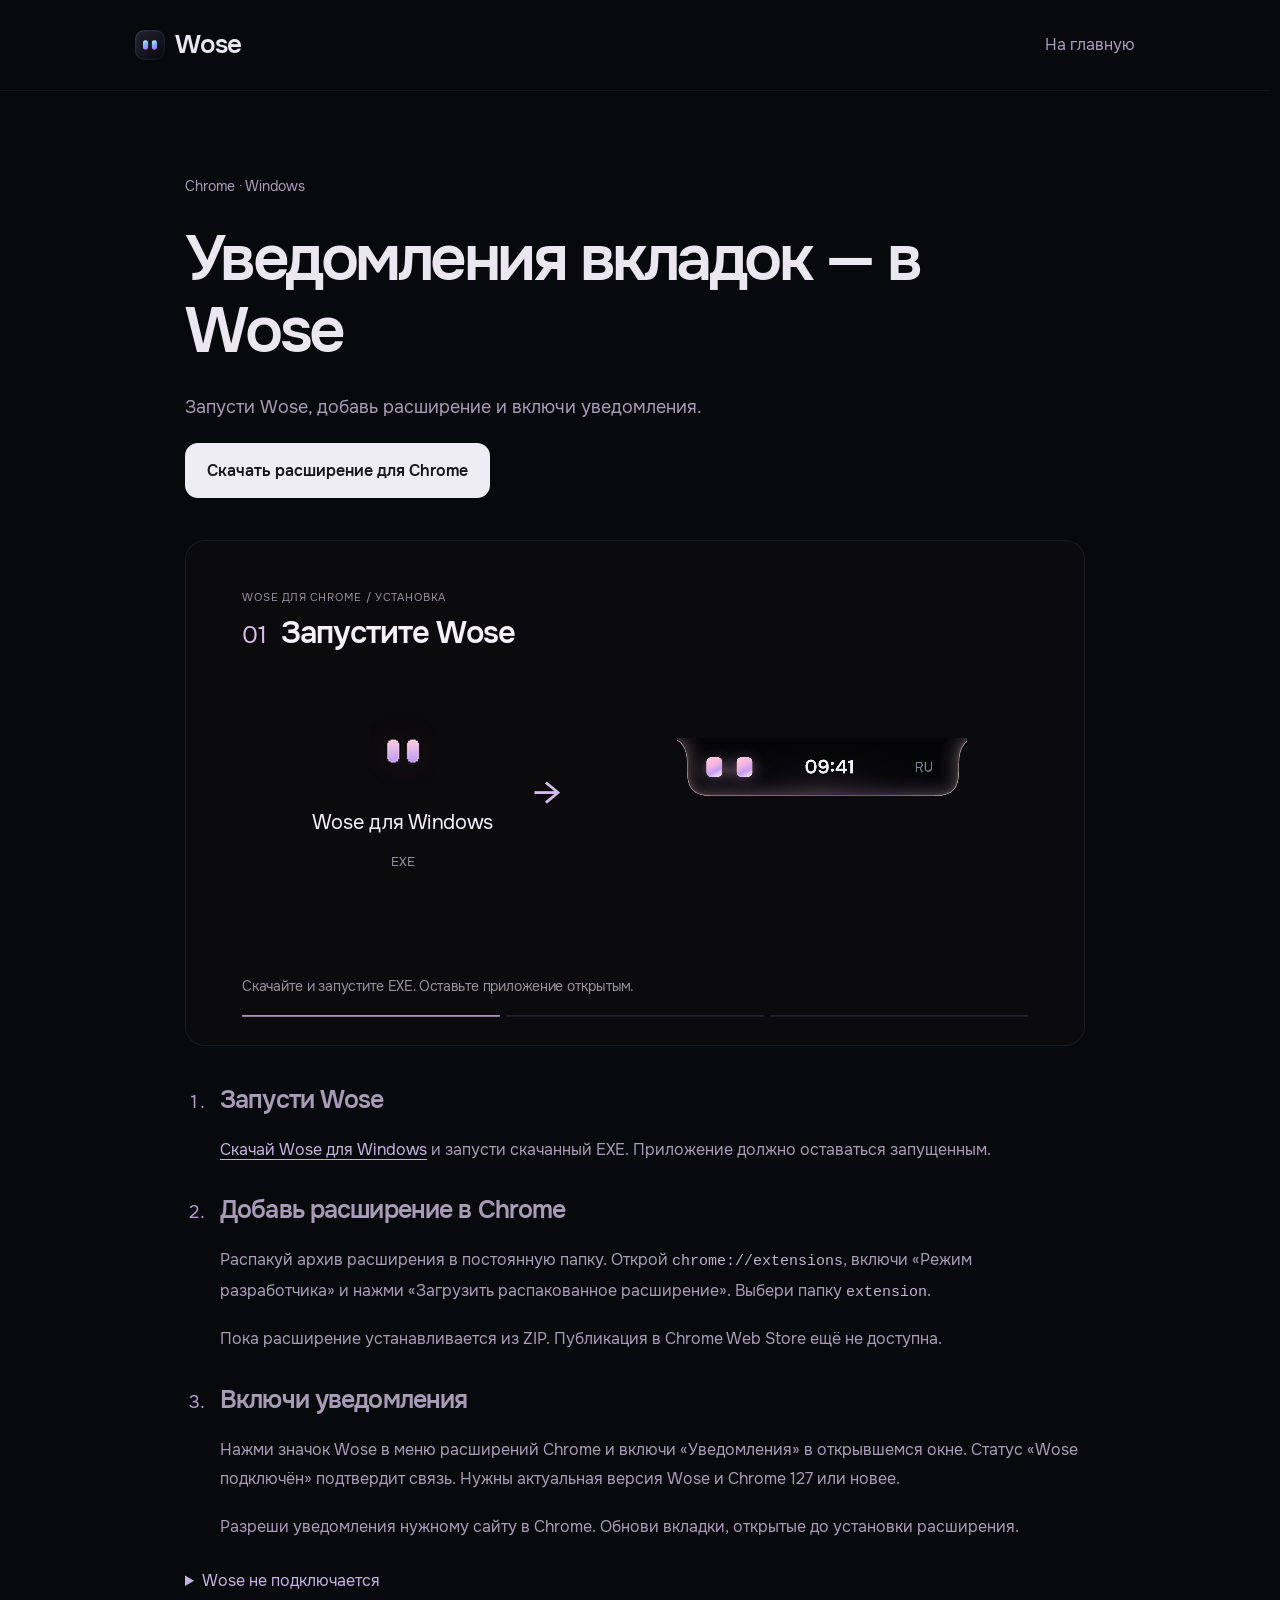
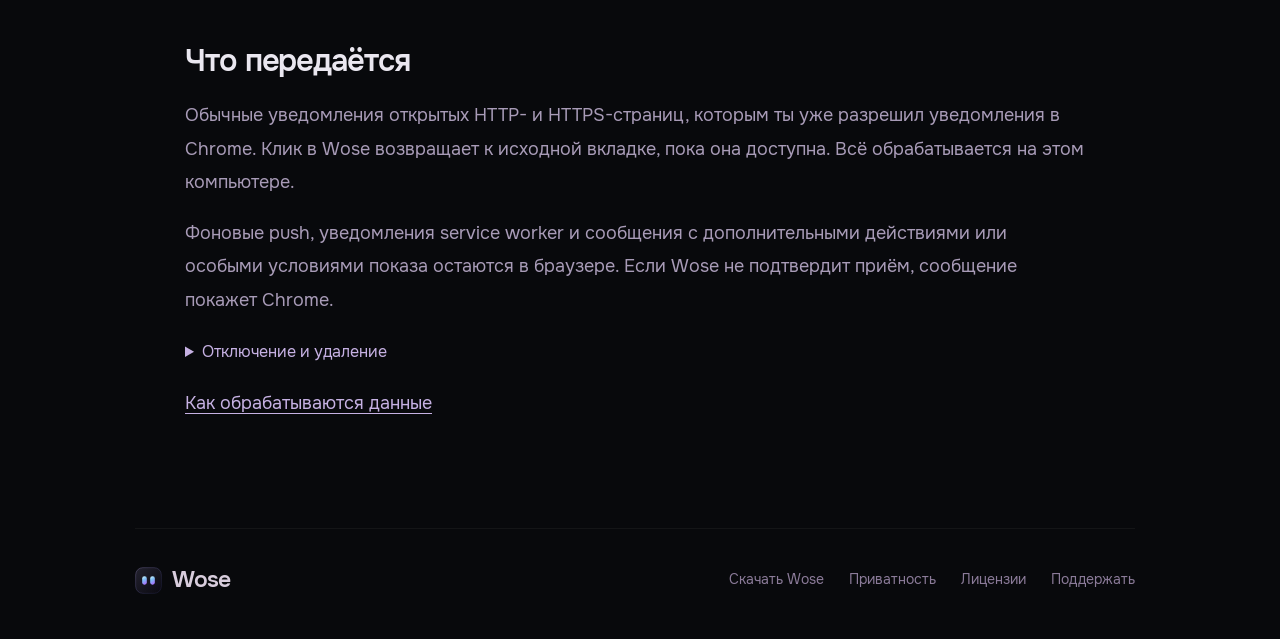
==== commit 59cd75fb: "Publish reviewed Wose website and download statistics" ====
--- a/site/browser-extension.html
+++ b/site/browser-extension.html
@@ -3,14 +3,14 @@
   <link rel="modulepreload" crossorigin href="./assets/ExtensionFilm-ClRUMF8v.js">
   <link rel="stylesheet" crossorigin href="./assets/ExtensionFilm-BRDBALvY.css">
 </head><body><a class="skip" href="#main">К содержимому</a><header class="topbar"><nav class="nav wrap" aria-label="Основная навигация"><a class="brand" href="./index.html"><img src="./assets/mark.svg" width="30" height="30" alt="">Wose</a><a class="text-link" href="./index.html#browser-extension">На главную</a></nav></header>
-<main class="legal wrap" id="main"><p class="section-label">Chrome · Windows</p><h1>Уведомления вкладок — в Wose</h1><p>Запусти Wose, добавь расширение и включи уведомления.</p><p><a class="button" href="https://github.com/sokol040201/Wose-public/releases/download/v0.9.13/Wose-Chrome.zip" download>Скачать расширение для Chrome</a></p>
+<main class="legal wrap" id="main"><p class="section-label">Chrome · Windows</p><h1>Уведомления вкладок — в Wose</h1><p>Запусти Wose, добавь расширение и включи уведомления.</p><p><a class="button" href="https://github.com/sokol040201/Wose-public/releases/download/v0.9.14/Wose-Chrome.zip" download>Скачать расширение для Chrome</a></p>
 <section class="install-guide" aria-label="Анимация подключения расширения"><div id="extension-install-film"></div></section>
 <ol class="install-steps" aria-label="Подключение расширения">
-<li><h2>Запусти Wose</h2><p><a href="https://github.com/sokol040201/Wose-public/releases/download/v0.9.13/Wose-v0.9.13-windows-x64.exe" download>Скачай Wose для Windows</a> и запусти скачанный EXE. Приложение должно оставаться запущенным.</p></li>
+<li><h2>Запусти Wose</h2><p><a href="https://github.com/sokol040201/Wose-public/releases/download/v0.9.14/Wose-v0.9.14-windows-x64.exe" download>Скачай Wose для Windows</a> и запусти скачанный EXE. Приложение должно оставаться запущенным.</p></li>
 <li><h2>Добавь расширение в Chrome</h2><p>Распакуй архив расширения в постоянную папку. Открой <code>chrome://extensions</code>, включи «Режим разработчика» и нажми «Загрузить распакованное расширение». Выбери папку <code>extension</code>.</p><p>Пока расширение устанавливается из ZIP. Публикация в Chrome Web Store ещё не доступна.</p></li>
 <li><h2>Включи уведомления</h2><p>Нажми значок Wose в меню расширений Chrome и включи «Уведомления» в открывшемся окне. Статус «Wose подключён» подтвердит связь. Нужны актуальная версия Wose и Chrome 127 или новее.</p><p>Разреши уведомления нужному сайту в Chrome. Обнови вкладки, открытые до установки расширения.</p></li>
 </ol>
 <details><summary>Wose не подключается</summary><p>Запусти Wose ещё раз. Расширение переподключится автоматически. После перемещения приложения достаточно запустить его из новой папки.</p><p>Если браузером управляет организация, подключение к локальному приложению может быть ограничено её политиками.</p><details><summary>Ручное восстановление подключения</summary><p>В архиве есть <code>REGISTER-CHROME.cmd</code>. Запусти его и выбери свой <code>Wose.exe</code>, затем перезапусти Wose. Права администратора не нужны.</p><p>Либо открой PowerShell в папке со скриптом и укажи настоящий путь к приложению:</p><pre tabindex="0"><code>powershell -NoProfile -ExecutionPolicy RemoteSigned -File .\register.ps1 -Browser Chrome -WoseExe "C:/Wose/Wose.exe"</code></pre><p>Если Windows блокирует скачанный скрипт, проверь его содержимое. Подробности есть в <code>FULL-README.md</code> внутри архива.</p></details></details>
 <h2>Что передаётся</h2><p>Обычные уведомления открытых HTTP- и HTTPS-страниц, которым ты уже разрешил уведомления в Chrome. Клик в Wose возвращает к исходной вкладке, пока она доступна. Всё обрабатывается на этом компьютере.</p><p>Фоновые push, уведомления service worker и сообщения с дополнительными действиями или особыми условиями показа остаются в браузере. Если Wose не подтвердит приём, сообщение покажет Chrome.</p>
 <details><summary>Отключение и удаление</summary><p>Выключи «Уведомления» в окне Wose или удали расширение в Chrome. Для удаления регистрации локального подключения закрой Wose и выполни команду из папки архива:</p><pre tabindex="0"><code>powershell -NoProfile -ExecutionPolicy RemoteSigned -File .\register.ps1 -Browser Chrome -Uninstall</code></pre><p>При следующем обычном запуске Wose снова подготовит подключение. Разрешения сайтов от этого не меняются.</p></details><p><a href="./privacy.html">Как обрабатываются данные</a></p></main>
-<footer class="footer wrap"><a class="brand" href="./index.html"><img src="./assets/mark.svg" width="27" height="27" alt="">Wose</a><div class="footer-links"><a href="https://github.com/sokol040201/Wose-public/releases/download/v0.9.13/Wose-v0.9.13-windows-x64.exe" download>Скачать Wose</a><a href="./privacy.html">Приватность</a><a href="./licenses.html">Лицензии</a><a href="./index.html#support">Поддержать</a></div></footer></body></html>
+<footer class="footer wrap"><a class="brand" href="./index.html"><img src="./assets/mark.svg" width="27" height="27" alt="">Wose</a><div class="footer-links"><a href="https://github.com/sokol040201/Wose-public/releases/download/v0.9.14/Wose-v0.9.14-windows-x64.exe" download>Скачать Wose</a><a href="./privacy.html">Приватность</a><a href="./licenses.html">Лицензии</a><a href="./index.html#support">Поддержать</a></div></footer></body></html>
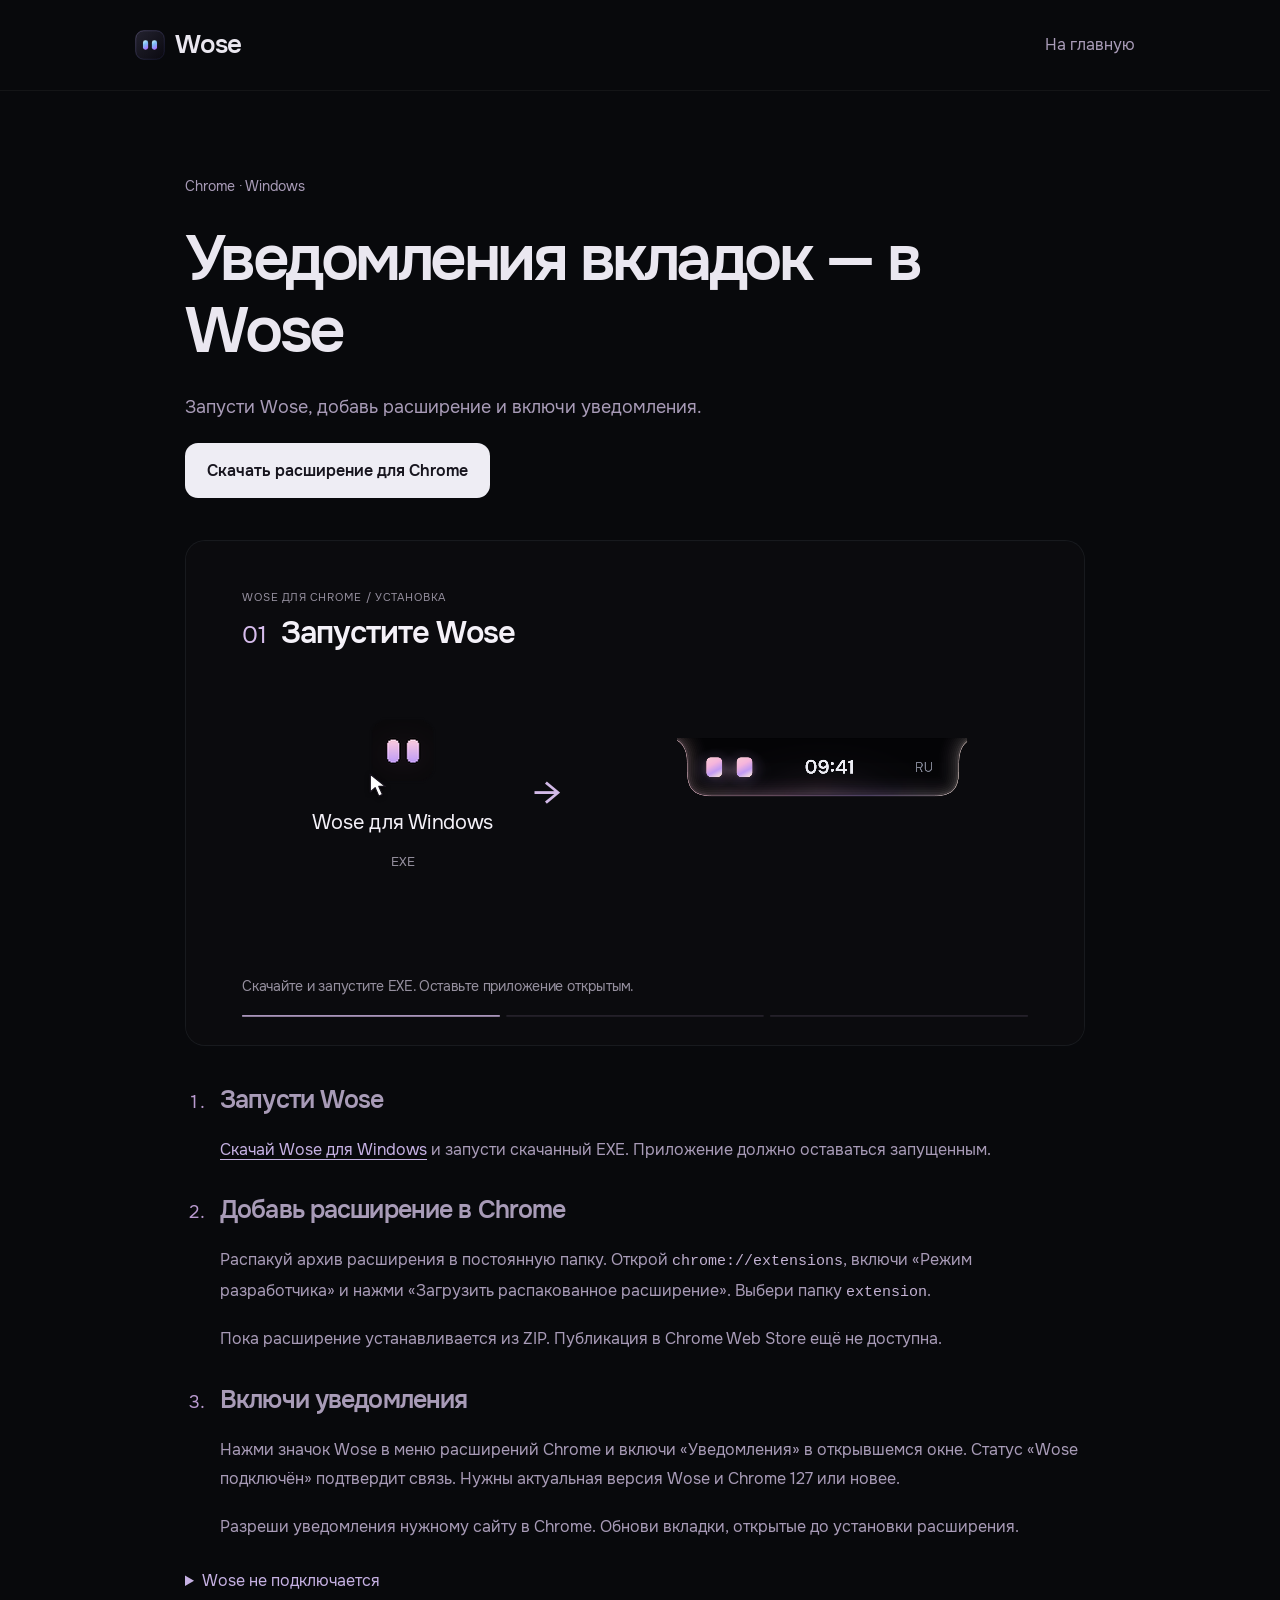
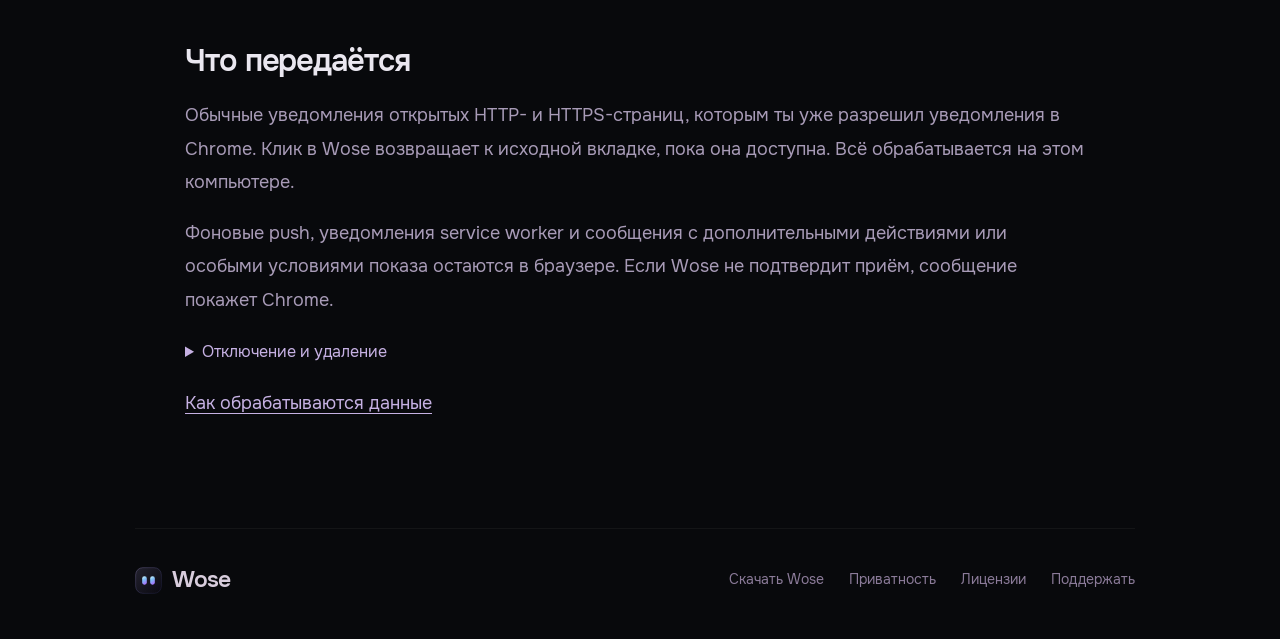
==== commit edb89665: "Publish reviewed Wose website and download statistics" ====
--- a/site/browser-extension.html
+++ b/site/browser-extension.html
@@ -3,14 +3,14 @@
   <link rel="modulepreload" crossorigin href="./assets/ExtensionFilm-ClRUMF8v.js">
   <link rel="stylesheet" crossorigin href="./assets/ExtensionFilm-BRDBALvY.css">
 </head><body><a class="skip" href="#main">К содержимому</a><header class="topbar"><nav class="nav wrap" aria-label="Основная навигация"><a class="brand" href="./index.html"><img src="./assets/mark.svg" width="30" height="30" alt="">Wose</a><a class="text-link" href="./index.html#browser-extension">На главную</a></nav></header>
-<main class="legal wrap" id="main"><p class="section-label">Chrome · Windows</p><h1>Уведомления вкладок — в Wose</h1><p>Запусти Wose, добавь расширение и включи уведомления.</p><p><a class="button" href="https://github.com/sokol040201/Wose-public/releases/download/v0.9.14/Wose-Chrome.zip" download>Скачать расширение для Chrome</a></p>
+<main class="legal wrap" id="main"><p class="section-label">Chrome · Windows</p><h1>Уведомления вкладок — в Wose</h1><p>Запусти Wose, добавь расширение и включи уведомления.</p><p><a class="button" href="https://github.com/sokol040201/Wose-public/releases/download/v1.0.0/Wose-Chrome.zip" download>Скачать расширение для Chrome</a></p>
 <section class="install-guide" aria-label="Анимация подключения расширения"><div id="extension-install-film"></div></section>
 <ol class="install-steps" aria-label="Подключение расширения">
-<li><h2>Запусти Wose</h2><p><a href="https://github.com/sokol040201/Wose-public/releases/download/v0.9.14/Wose-v0.9.14-windows-x64.exe" download>Скачай Wose для Windows</a> и запусти скачанный EXE. Приложение должно оставаться запущенным.</p></li>
+<li><h2>Запусти Wose</h2><p><a href="https://github.com/sokol040201/Wose-public/releases/download/v1.0.0/Wose-v1.0.0-windows-x64.exe" download>Скачай Wose для Windows</a> и запусти скачанный EXE. Приложение должно оставаться запущенным.</p></li>
 <li><h2>Добавь расширение в Chrome</h2><p>Распакуй архив расширения в постоянную папку. Открой <code>chrome://extensions</code>, включи «Режим разработчика» и нажми «Загрузить распакованное расширение». Выбери папку <code>extension</code>.</p><p>Пока расширение устанавливается из ZIP. Публикация в Chrome Web Store ещё не доступна.</p></li>
 <li><h2>Включи уведомления</h2><p>Нажми значок Wose в меню расширений Chrome и включи «Уведомления» в открывшемся окне. Статус «Wose подключён» подтвердит связь. Нужны актуальная версия Wose и Chrome 127 или новее.</p><p>Разреши уведомления нужному сайту в Chrome. Обнови вкладки, открытые до установки расширения.</p></li>
 </ol>
 <details><summary>Wose не подключается</summary><p>Запусти Wose ещё раз. Расширение переподключится автоматически. После перемещения приложения достаточно запустить его из новой папки.</p><p>Если браузером управляет организация, подключение к локальному приложению может быть ограничено её политиками.</p><details><summary>Ручное восстановление подключения</summary><p>В архиве есть <code>REGISTER-CHROME.cmd</code>. Запусти его и выбери свой <code>Wose.exe</code>, затем перезапусти Wose. Права администратора не нужны.</p><p>Либо открой PowerShell в папке со скриптом и укажи настоящий путь к приложению:</p><pre tabindex="0"><code>powershell -NoProfile -ExecutionPolicy RemoteSigned -File .\register.ps1 -Browser Chrome -WoseExe "C:/Wose/Wose.exe"</code></pre><p>Если Windows блокирует скачанный скрипт, проверь его содержимое. Подробности есть в <code>FULL-README.md</code> внутри архива.</p></details></details>
 <h2>Что передаётся</h2><p>Обычные уведомления открытых HTTP- и HTTPS-страниц, которым ты уже разрешил уведомления в Chrome. Клик в Wose возвращает к исходной вкладке, пока она доступна. Всё обрабатывается на этом компьютере.</p><p>Фоновые push, уведомления service worker и сообщения с дополнительными действиями или особыми условиями показа остаются в браузере. Если Wose не подтвердит приём, сообщение покажет Chrome.</p>
 <details><summary>Отключение и удаление</summary><p>Выключи «Уведомления» в окне Wose или удали расширение в Chrome. Для удаления регистрации локального подключения закрой Wose и выполни команду из папки архива:</p><pre tabindex="0"><code>powershell -NoProfile -ExecutionPolicy RemoteSigned -File .\register.ps1 -Browser Chrome -Uninstall</code></pre><p>При следующем обычном запуске Wose снова подготовит подключение. Разрешения сайтов от этого не меняются.</p></details><p><a href="./privacy.html">Как обрабатываются данные</a></p></main>
-<footer class="footer wrap"><a class="brand" href="./index.html"><img src="./assets/mark.svg" width="27" height="27" alt="">Wose</a><div class="footer-links"><a href="https://github.com/sokol040201/Wose-public/releases/download/v0.9.14/Wose-v0.9.14-windows-x64.exe" download>Скачать Wose</a><a href="./privacy.html">Приватность</a><a href="./licenses.html">Лицензии</a><a href="./index.html#support">Поддержать</a></div></footer></body></html>
+<footer class="footer wrap"><a class="brand" href="./index.html"><img src="./assets/mark.svg" width="27" height="27" alt="">Wose</a><div class="footer-links"><a href="https://github.com/sokol040201/Wose-public/releases/download/v1.0.0/Wose-v1.0.0-windows-x64.exe" download>Скачать Wose</a><a href="./privacy.html">Приватность</a><a href="./licenses.html">Лицензии</a><a href="./index.html#support">Поддержать</a></div></footer></body></html>
